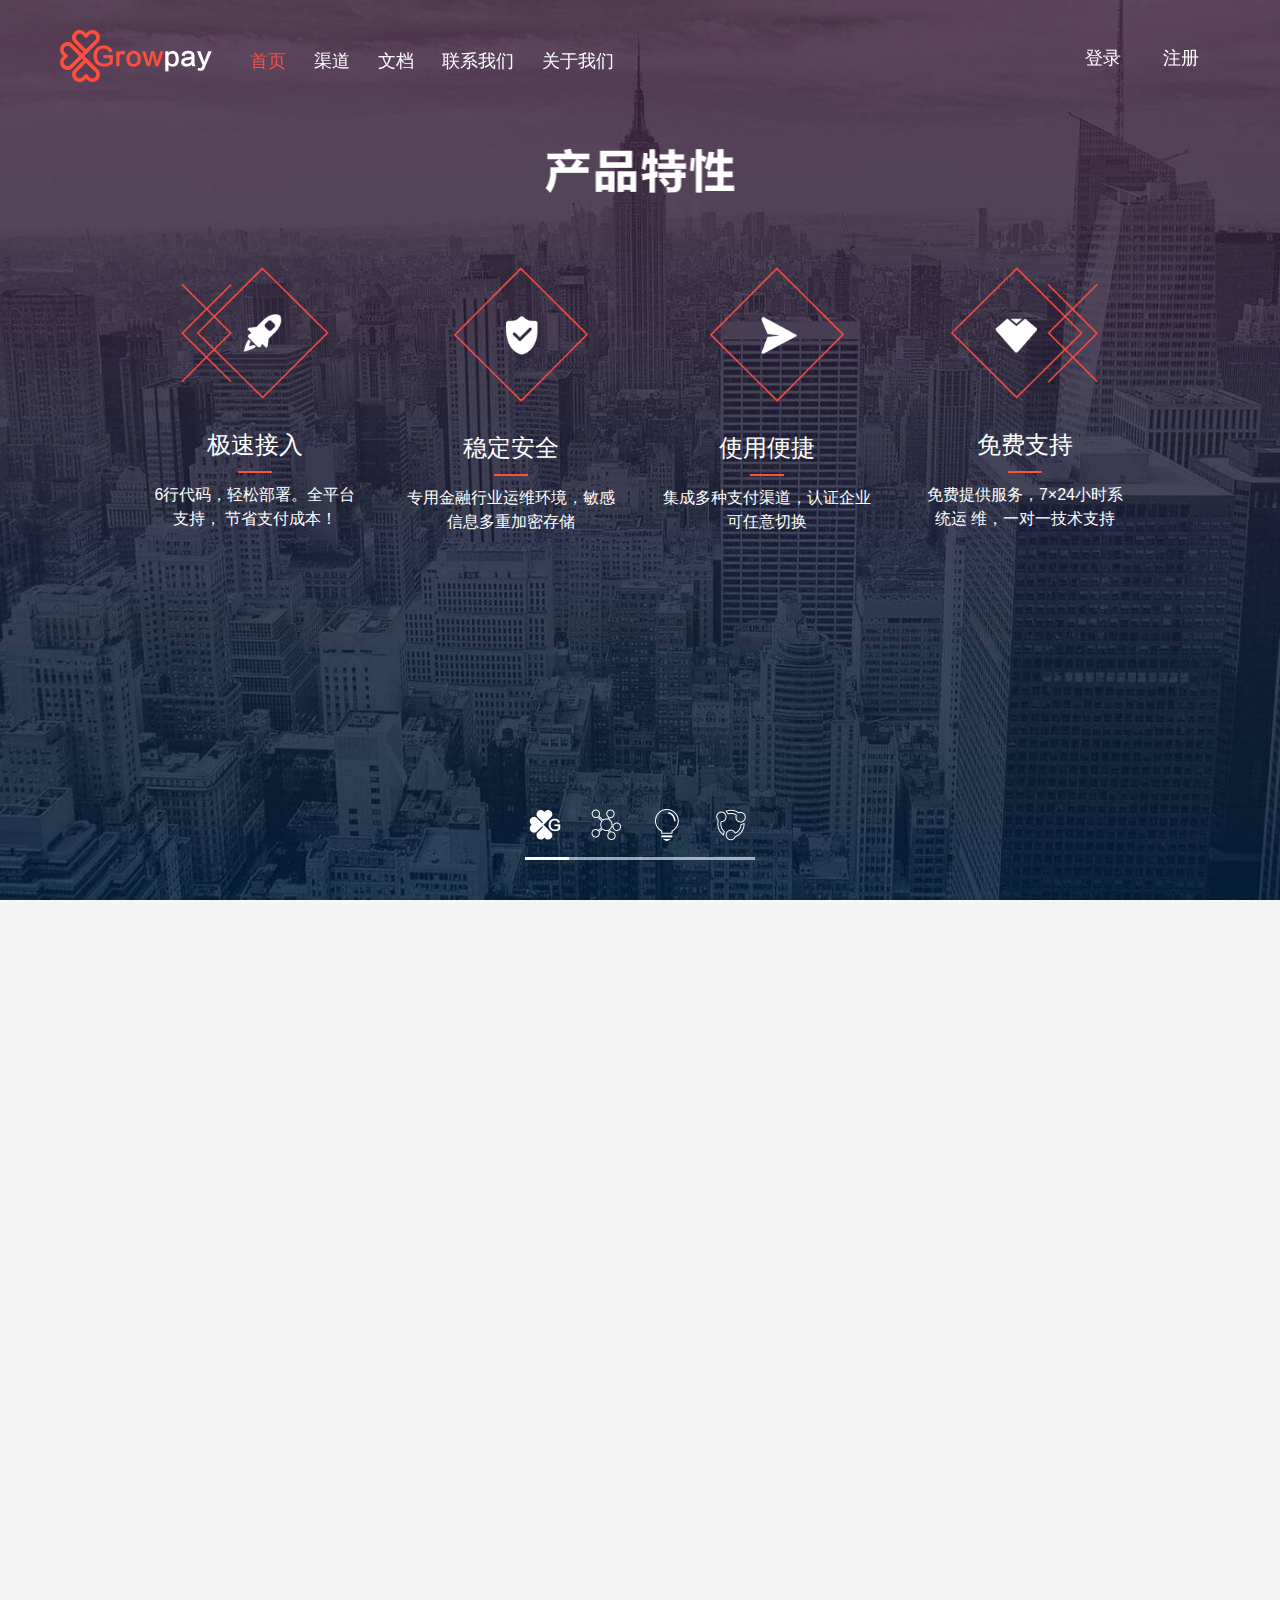
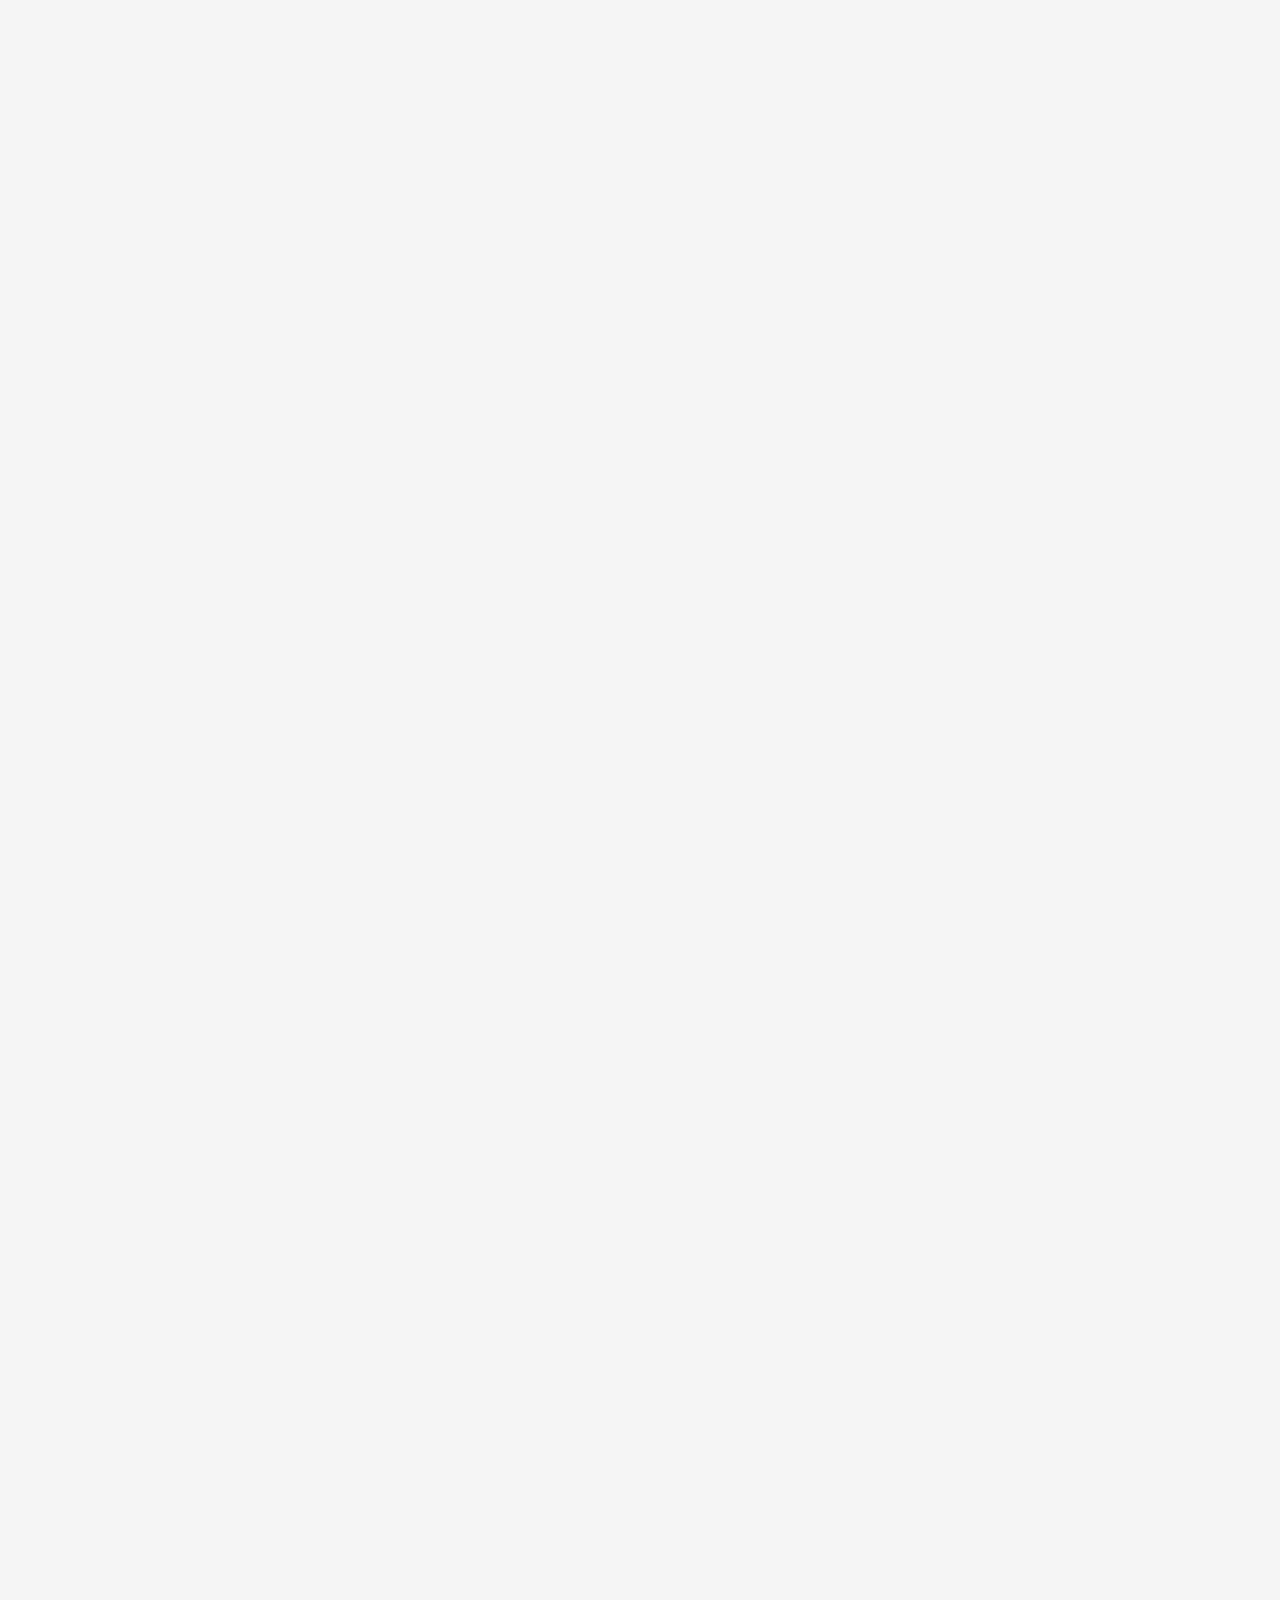
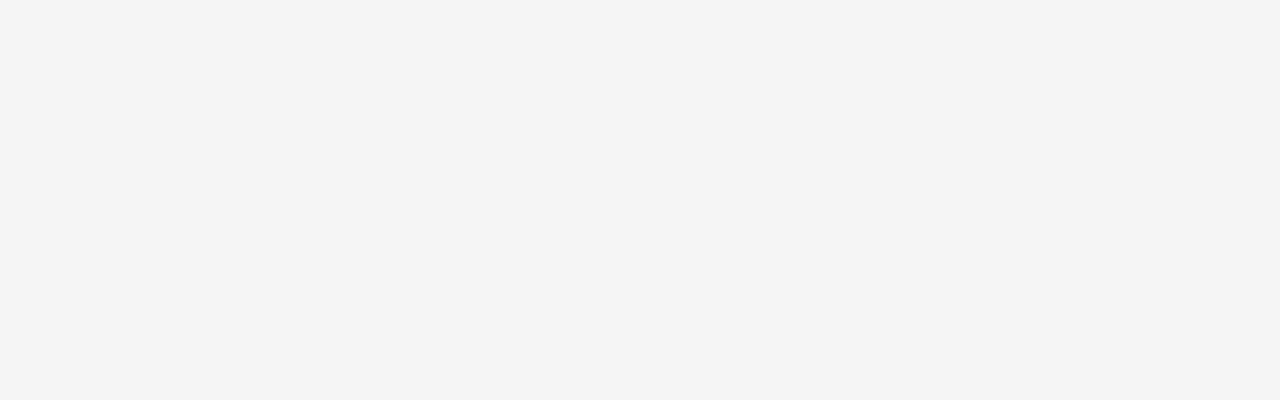
==== 一期首页/index.html @ bd38d873 "前台页面整理" ====
<!DOCTYPE html>
<html lang="en">
<head>
	<meta charset="UTF-8">
   <meta name="viewport" content="width=device-width, initial-scale=1.0, maximum-scale=1.0, user-scalable=0" />
   <title>成长支付首页</title>
   <meta content="telephone=no" name="format-detection" />
   <link rel="stylesheet" href="css/jquery.fullPage.css">
   <link rel="stylesheet" href="css/base.css" />
   <link rel="stylesheet" href="css/main.css" />

   <script src="js/plugin/jquery-1.8.3.min.js"></script>
   <script src="js/plugin/jquery.fullPage.min.js"></script>
   <script src='js/main.js'></script>
</head>
<body>
	<div id="menu">
		<header>
			<div class="login-header-main">
				<img src="images/main_logo.png" />
				<ul class="nav-menu">
		            <li><a href="" >首页</a></li>
		            <li><a href="">渠道</a></li>
		            <li><a href="">文档</a></li>
		            <li><a href="">联系我们</a></li>
		            <li><a href="">关于我们</a></li>
		        </ul>
		        <ul class="nav-btn">
		            <li><a href="">登录</a></li>
		            <li><a href="">注册</a></li>
		        </ul>
			</div>
		</header>
		<ul class="navigation">
			<li data-menuanchor="page1" class="nav-1 active"><a href="#page1"></a></li>
			<li data-menuanchor="page2" class="nav-2"><a href="#page2"></a></li>
			<li data-menuanchor="page3" class="nav-3"><a href="#page3"></a></li>
			<li data-menuanchor="page4" class="nav-4"><a href="#page4"></a></li>
		</ul>
	</div>
	<div id="fullpage">
		<div class="section section1">
			<div class="container">
				<img src="images/s1-tit.png" alt="" class="sec-tit" />
				<ul class="s1-list">
					<li>
						<img src="images/s1-img1.png" alt="">
						<h3>极速接入</h3>
						<p>6行代码，轻松部署。全平台支持， 节省支付成本！</p>
					</li>
					<li class="s1-item-1">
						<img src="images/s1-img3.png" alt="">
						<h3>稳定安全</h3>
						<p>专用金融行业运维环境，敏感 信息多重加密存储</p>
					</li>
					<li class="s1-item-1">
						<img src="images/s1-img4.png" alt="">
						<h3>使用便捷</h3>
						<p>集成多种支付渠道，认证企业 可任意切换</p>
					</li>
					<li>
						<img src="images/s1-img2.png" alt="">
						<h3>免费支持</h3>
						<p>免费提供服务，7×24小时系统运 维，一对一技术支持</p>
					</li>
				</ul>
			</div>
			
		</div>
		<div class="section section2">
			<img src="images/s2-tit.png" alt="" class="sec-tit" />
			<p class="sec-text">全面集成主流支付渠道,覆盖多种支付场景, 为您提供<a>一站式支付</a>解决方案</p>
			<ul class="s2-list">
				<li class="s2-dotl">
					<img src="images/s2-dot1.png" alt="">
				</li>
				<li class="s2-item">
					<img src="images/s2-img1.png" alt="">
				</li>
				<li class="s2-item">
					<img src="images/s2-img5.png" alt="">
				</li>
				<li class="s2-item">
					<img src="images/s2-img2.png" alt="">
				</li>
				<li class="s2-item">
					<img src="images/s2-img3.png" alt="">
				</li>
				<li class="s2-item">
					<img src="images/s2-img4.png" alt="">
				</li>
				<li class="s2-dotr">
					<img src="images/s2-dot2.png" alt="">
				</li>
			</ul>
			<!-- <a href="" class="s2-btn">查看全部支付渠道 > </a> -->
		</div>
		<div class="section section3">
			<img src="images/s3-tit.png" alt="" class="sec-tit sec-tit-1" />
			<p class="sec-text">一站式解决子商户入驻、多重账务管理、多级返佣、商户结算难题</p>
			<div class="s3-center2">
				<div class="s3-center2-1">
					<h3>子商户</h3>
					<ul>
						<li>
							<img src="images/001.png" alt="" />
							<div class="s3-text">
								<p>秒速入驻</p>
							</div>
						</li>
						<li>
							<img src="images/002.png" alt="" />
							<div class="s3-text">
								<p>快速结算</p>
							</div>
						</li>
						<li>
							<img src="images/003.png" alt="" />
							<div class="s3-text">
								<p>多种收银渠道</p>
							</div>
						</li>

					</ul>
				</div>
				<div class="s3-center2-1">
					<h3>平台商户</h3>
					<ul>
						<li>
							<img src="images/004.png" alt="" />
							<div class="s3-text">
								<p>账务管理</p>
							</div>
						</li>
						<li>
							<img src="images/005.png" alt="" />
							<div class="s3-text">
								<p>多级返佣</p>
							</div>
						</li>
						<li>
							<img src="images/006.png" alt="" />
							<div class="s3-text">
								<p>合法合规</p>
							</div>
						</li>

					</ul>
				</div>
			</div>
		</div>
		<div class="section section4">
			<img src="images/s4-tit.png" alt="" class="s4-tit" />
			<!-- <a href="" class="s4-btn">查看管理平台 ></a> -->
		</div>
	</div>
	
	
</body>
</html>
---- 一期首页/css/base.css ----
@charset "utf-8";
html {
	-webkit-text-size-adjust: none;
	-webkit-tap-highlight-color: rgba(0, 0, 0, 0)
}

body {
	font: 14px/1.5 "PingFang SC", "微软雅黑",Helvetica, "Helvetica Neue",  Tahoma, Arial, sans-serif;
	color: #1c2125;
	background-color: #f3f3f4;
}

body,
div,
dl,
dt,
dd,
ul,
ol,
li,
h1,
h2,
h3,
h4,
h5,
h6,
pre,
code,
form,
fieldset,
legend,
input,
textarea,
p,
blockquote,
th,
td,
span,
i,
b {
	margin: 0;
	padding: 0
}

table {
	border-collapse: collapse;
	border-spacing: 0
}

fieldset,
img {
	border: 0
}

address,
caption,
cite,
code,
dfn,
em,
strong,
th,
var {
	font-style: normal;
	font-weight: normal
}

ol,
ul,
li {
	list-style: none
}

caption,
th {
	text-align: left
}

h1,
h2,
h3,
h4,
h5,
h6 {
	font-size: 100%;
	font-weight: normal
}

q:before,
q:after {
	content: ''
}

abbr,
acronym {
	border: 0
}

sup {
	vertical-align: text-top
}

sub {
	vertical-align: text-bottom
}

textarea {
	resize: none
}

a {
	text-decoration: none;
	outline: none;
	blr: expression(this.onFocus=this.blur());
	cursor: pointer
}

.rel {
	position: relative
}

.abs {
	position: absolute
}

.fix {
	position: fixed
}

.fl {
	float: left;
}

.fr {
	float: right;
}

.vm {
	vertical-align: middle
}

.vt {
	vertical-align: top
}

.vb {
	vertical-align: bottom
}

.clearfix:before,
.clearfix:after {
	content: "";
	display: table
}

.clearfix:after {
	clear: both
}

.clearfix {
	*zoom: 1
}

strong {
	font-weight: bold
}

input,
button,
select,
textarea {
	outline: none
}
.hide {
    display: none;
}
.container {
    width: 1200px;
    margin: 0 auto;
}
.shadow {
    -webkit-box-shadow: 0 2px 4px rgba(0, 0, 0, 0.1);
    -moz-box-shadow: 0 2px 4px rgba(0, 0, 0, 0.1);
    box-shadow: 0 2px 4px rgba(0, 0, 0, 0.1);
}
.text-ellipsis {
    overflow: hidden;
    text-overflow: ellipsis;
    white-space: nowrap;
}

.word-break {
    word-break: break-all;
    word-wrap: break-word
}
.bg-f0 {
	background-color: #f0f0f0
}
.ml20 {
	margin-left: 20px;
}
.mr20 {
	margin-right: 20px;
}
.pl20 {
	padding-left: 20px;
}
.pr20 {
	padding-right: 20px;
}

.ik-floor .ik-floor-main li a:before {
	background: -moz-linear-gradient(left, rgba(255, 255, 255, 0) 0, rgba(255, 255, 255, 0.2) 50%, rgba(255, 255, 255, 0) 100%);
    background: -webkit-gradient(linear, left top, right top, color-stop(0%, rgba(255, 255, 255, 0)), color-stop(50%, rgba(255, 255, 255, 0.2)), color-stop(100%, rgba(255, 255, 255, 0)));
    background: -webkit-linear-gradient(left, rgba(255, 255, 255, 0) 0, rgba(255, 255, 255, 0.2) 50%, rgba(255, 255, 255, 0) 100%);
				    background: -o-linear-gradient(left, rgba(255, 255, 255, 0) 0, rgba(255, 255, 255, 0.2) 50%, rgba(255, 255, 255, 0) 100%);
}
---- 一期首页/css/main.css ----
body{background:#f5f5f5}header{position:fixed;left:0;top:0;right:0;width:100%;z-index:100}header .login-header-main{position:relative;height:116px;margin:0 60px}header .login-header-main img{float:left;height:52px;display:block;margin-top:30px;margin-right:38px}header .login-header-main .nav-menu{float:left;margin-top:48px}header .login-header-main .nav-menu li{float:left;list-style:none;margin-right:28px}header .login-header-main .nav-menu li:last-child{margin-right:0}header .login-header-main .nav-menu li a{color:#fff;font-size:18px}header .login-header-main .nav-menu li a:hover,header .login-header-main .nav-menu li:first-child a{color:#ff4e3c}header .login-header-main .nav-btn{position:absolute;right:0;top:50%;transform:translate(0,-50%);-o-transform:translate(0,-50%);-ms-transform:translate(0,-50%);-moz-transform:translate(0,-50%);-webkit-transform:translate(0,-50%)}header .login-header-main .nav-btn li{float:left;list-style:none}header .login-header-main .nav-btn li a{display:inline-block;padding:5px 20px;text-align:center;font-size:18px;color:#fff;border:1px solid transparent}header .login-header-main .nav-btn li a:hover{border:1px solid #ff4e3c;color:#ff4e3c}.container{width:1080px}.navigation{position:fixed;left:50%;bottom:40px;width:230px;margin-left:-115px;border-bottom:3px solid rgba(255,255,255,.6)}.navigation li{position:relative;float:left;width:34px;height:34px;margin:15px 24px 15px 3px;background:url(../images/nav-1.png) center no-repeat;background-size:34px 136px;cursor:pointer;transition:all .35s ease;-o-transition:all .35s ease;-webkit-transition:all .35s ease;-moz-transition:all .35s ease;-ms-transition:all .35s ease}.navigation li:last-child{float:right;margin-right:7px}.navigation li a{display:block;width:34px;height:34px}.navigation li.active,.navigation li:hover{background:url(../images/nav-1-active.png) center no-repeat;background-size:34px 136px}.navigation li.active:after{content:'';position:absolute;left:-3px;right:-7px;bottom:-18px;height:3px;background-color:#fff}.navigation li.nav-1{background-position:0 0}.navigation li.nav-2{background-position:0 -34px}.navigation li.nav-3{background-position:0 -68px}.navigation li.nav-4{background-position:0 -102px}.section{position:relative}.section .sec-tit{position:absolute;left:50%;top:125px;display:block;transform:translate(-50%,0) scale(.5,.5);-o-transform:translate(-50%,0) scale(.5,.5);-ms-transform:translate(-50%,0) scale(.5,.5);-moz-transform:translate(-50%,0) scale(.5,.5);-webkit-transform:translate(-50%,0) scale(.5,.5)}.section .s1-list,.section .sec-text{left:50%;transform:translate(-50%,0);display:block}.section .sec-tit.sec-tit-1{top:125px}.section .s1-list{position:absolute;top:240px;-o-transform:translate(-50%,0);-ms-transform:translate(-50%,0);-moz-transform:translate(-50%,0);-webkit-transform:translate(-50%,0);width:980px;min-height:180px}.section .s1-list li{width:210px;float:left;margin-right:46px}.section .s1-list li:last-child{margin-right:0;float:right}.section .s1-list li img{width:158px;display:block;padding:26px}.section .s1-list li h3{position:relative;font-size:24px;color:#fff;text-align:center;font-weight:400;margin:0 0 10px;padding-bottom:10px}.section .s2-list li.s2-dotl img,.section .s2-list li.s2-dotr img{padding:63px 0}.section .s1-list li h3:after{content:'';position:absolute;left:50%;bottom:0;width:34px;margin-left:-17px;height:2px;background-color:#ff4e3c}.section .s1-list li p{color:#fff;text-align:center;font-size:16px}.section .s1-list li.s1-item-1 img{width:134px;margin:0 22px}.section .sec-text{position:absolute;top:210px;width:100%;-o-transform:translate(-50%,0);-ms-transform:translate(-50%,0);-moz-transform:translate(-50%,0);-webkit-transform:translate(-50%,0);font-size:20px;color:#fff;text-align:center}.section .s2-btn,.section .s2-list{transform:translate(-50%,0);left:50%}.section .sec-text a{color:#ffe400}.section .s2-btn,.section .s4-btn{line-height:44px;text-align:center;color:#fff;font-size:24px;cursor:pointer}.section .s2-list{position:absolute;top:300px;display:block;-o-transform:translate(-50%,0);-ms-transform:translate(-50%,0);-moz-transform:translate(-50%,0);-webkit-transform:translate(-50%,0);width:842px;height:142px}.section .s2-list li{position:relative;float:left;height:130px}.section .s2-list li.s2-dotl{width:48px;margin-right:7px}.section .s2-list li.s2-dotr{float:right;width:48px}.section .s2-list li.s2-item{margin-right:20px}.section .s2-list li.s2-item img{height:130px}.section .s2-list li.s2-item:nth-child(6){margin-right:0}.section .s2-btn{position:absolute;top:500px;-o-transform:translate(-50%,0);-ms-transform:translate(-50%,0);-moz-transform:translate(-50%,0);-webkit-transform:translate(-50%,0);display:inline-block;width:248px;height:44px;border:1px solid #00fff0}.section .s3-center2{position:absolute;left:50%;top:300px;transform:translate(-50%,0);-o-transform:translate(-50%,0);-ms-transform:translate(-50%,0);-moz-transform:translate(-50%,0);-webkit-transform:translate(-50%,0);width:900px}.section .s3-center2-1{position:relative;float:left}.section .s3-center2-1:last-child{float:right}.section .s3-center2-1 h3{font-size:26px;color:#ff4e3c;text-align:center}.section .s3-center2-1 ul{display:block;padding:30px 28px}.section .s3-center2-1 ul li{position:relative;float:left;width:105px;padding-top:110px;margin-right:20px}.section .s3-center2-1 ul li:last-child{margin-right:0}.section .s3-center2-1 ul li img{display:block;width:90px;position:absolute;left:50%;top:0;transform:translate(-50%,0);-o-transform:translate(-50%,0);-ms-transform:translate(-50%,0);-moz-transform:translate(-50%,0);-webkit-transform:translate(-50%,0)}.section .s3-center2-1 ul li .s3-text{width:100%;text-align:center;color:#fff;font-size:16px}.section .s4-tit{position:absolute;left:10%;top:200px;display:block;height:170px}.section .s4-btn{position:absolute;left:10%;top:420px;display:inline-block;width:248px;height:44px;border:1px solid #00fff0}@media screen and (min-width:1500px){.navigation{position:fixed;left:50%;bottom:40px;width:345px;margin-left:-172px;border-bottom:3px solid rgba(255,255,255,.6)}.navigation li{position:relative;float:left;width:51px;height:51px;margin:15px 36px 15px 5px;background:url(../images/nav-1.png) center no-repeat;background-size:51px 204px;cursor:pointer;transition:all .35s ease;-o-transition:all .35s ease;-webkit-transition:all .35s ease;-moz-transition:all .35s ease;-ms-transition:all .35s ease}.navigation li:last-child{float:right;margin-right:7px}.navigation li a{display:block;width:51px;height:51px}.navigation li.active,.navigation li:hover{background:url(../images/nav-1-active.png) center no-repeat;background-size:51px 204px}.navigation li.active:after{content:'';position:absolute;left:-3px;right:-7px;bottom:-18px;height:3px;background-color:#fff}.navigation li.nav-1{background-position:0 0}.navigation li.nav-2{background-position:0 -51px}.navigation li.nav-3{background-position:0 -102px}.navigation li.nav-4{background-position:0 -153px}.section .sec-tit{top:180px}.section .sec-tit.sec-tit-1{top:150px}.section .s1-list{top:320px}.section .sec-text{top:280px}.section .s2-list{top:400px}.section .s2-btn{top:640px}.section .s3-center2{top:360px}.section3 .sec-text{top:250px}.section .s4-btn,.section .s4-tit{left:20%}}.section1{background:url(../images/bg-1.jpg) no-repeat center;background-size:cover}.section2{background:url(../images/bg-2.jpg) no-repeat center;background-size:cover}.section3{background:url(../images/bg-3.jpg) no-repeat center;background-size:cover}.section4{background:url(../images/bg-4.jpg) no-repeat center;background-size:cover}
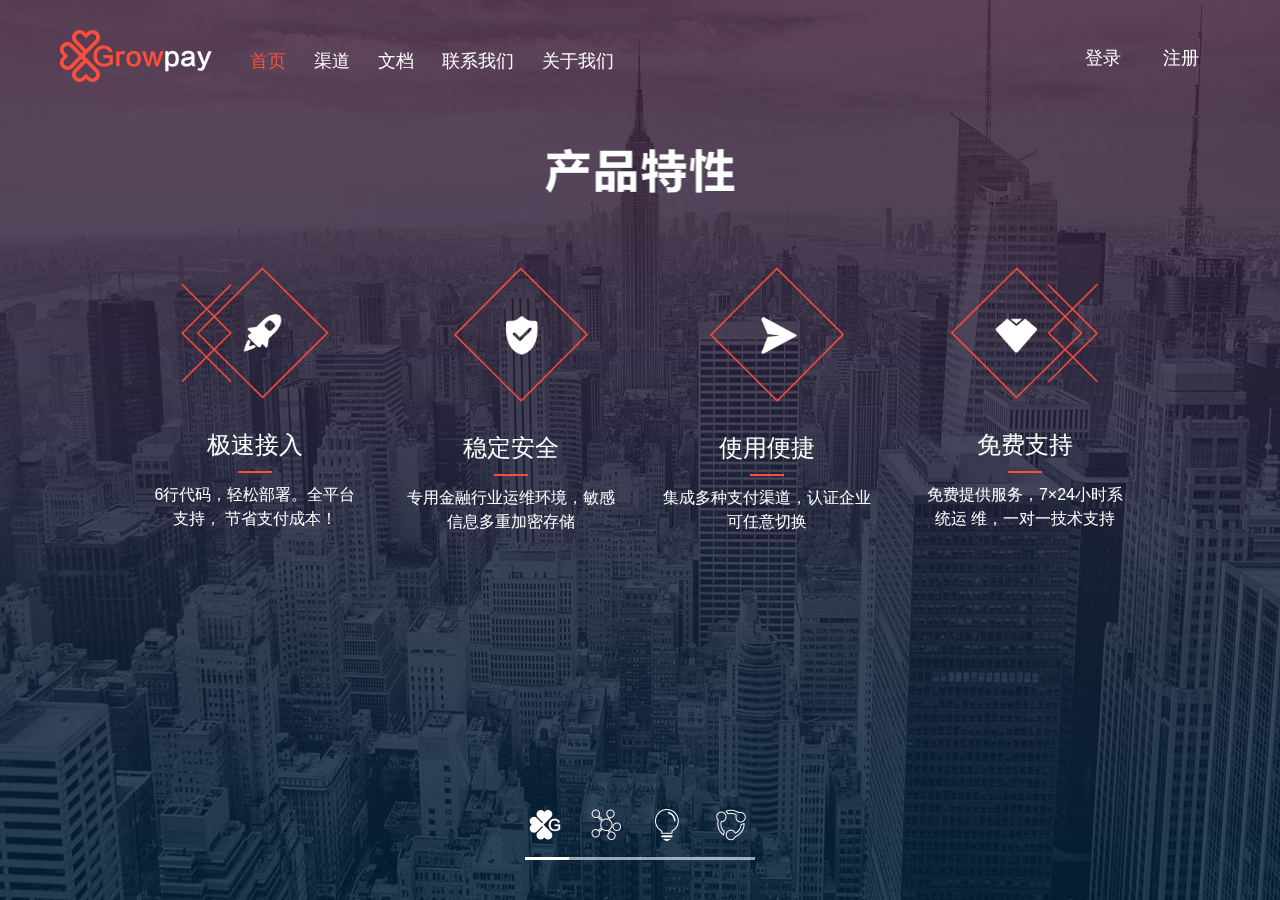
==== commit 4c0ced35: "一期首页" ====
--- a/一期首页/index.html
+++ b/一期首页/index.html
@@ -5,13 +5,9 @@
    <meta name="viewport" content="width=device-width, initial-scale=1.0, maximum-scale=1.0, user-scalable=0" />
    <title>成长支付首页</title>
    <meta content="telephone=no" name="format-detection" />
-   <link rel="stylesheet" href="css/jquery.fullPage.css">
    <link rel="stylesheet" href="css/base.css" />
+   <link rel="stylesheet" href="css/swiper.min.css">
    <link rel="stylesheet" href="css/main.css" />
-
-   <script src="js/plugin/jquery-1.8.3.min.js"></script>
-   <script src="js/plugin/jquery.fullPage.min.js"></script>
-   <script src='js/main.js'></script>
 </head>
 <body>
 	<div id="menu">
@@ -19,7 +15,7 @@
 			<div class="login-header-main">
 				<img src="images/main_logo.png" />
 				<ul class="nav-menu">
-		            <li><a href="" >首页</a></li>
+		            <li><a href="" class="active">首页</a></li>
 		            <li><a href="">渠道</a></li>
 		            <li><a href="">文档</a></li>
 		            <li><a href="">联系我们</a></li>
@@ -31,130 +27,127 @@
 		        </ul>
 			</div>
 		</header>
-		<ul class="navigation">
-			<li data-menuanchor="page1" class="nav-1 active"><a href="#page1"></a></li>
-			<li data-menuanchor="page2" class="nav-2"><a href="#page2"></a></li>
-			<li data-menuanchor="page3" class="nav-3"><a href="#page3"></a></li>
-			<li data-menuanchor="page4" class="nav-4"><a href="#page4"></a></li>
-		</ul>
 	</div>
-	<div id="fullpage">
-		<div class="section section1">
-			<div class="container">
-				<img src="images/s1-tit.png" alt="" class="sec-tit" />
-				<ul class="s1-list">
-					<li>
-						<img src="images/s1-img1.png" alt="">
-						<h3>极速接入</h3>
-						<p>6行代码，轻松部署。全平台支持， 节省支付成本！</p>
-					</li>
-					<li class="s1-item-1">
-						<img src="images/s1-img3.png" alt="">
-						<h3>稳定安全</h3>
-						<p>专用金融行业运维环境，敏感 信息多重加密存储</p>
-					</li>
-					<li class="s1-item-1">
-						<img src="images/s1-img4.png" alt="">
-						<h3>使用便捷</h3>
-						<p>集成多种支付渠道，认证企业 可任意切换</p>
-					</li>
-					<li>
-						<img src="images/s1-img2.png" alt="">
-						<h3>免费支持</h3>
-						<p>免费提供服务，7×24小时系统运 维，一对一技术支持</p>
-					</li>
-				</ul>
-			</div>
-			
-		</div>
-		<div class="section section2">
-			<img src="images/s2-tit.png" alt="" class="sec-tit" />
-			<p class="sec-text">全面集成主流支付渠道,覆盖多种支付场景, 为您提供<a>一站式支付</a>解决方案</p>
-			<ul class="s2-list">
-				<li class="s2-dotl">
-					<img src="images/s2-dot1.png" alt="">
-				</li>
-				<li class="s2-item">
-					<img src="images/s2-img1.png" alt="">
-				</li>
-				<li class="s2-item">
-					<img src="images/s2-img5.png" alt="">
-				</li>
-				<li class="s2-item">
-					<img src="images/s2-img2.png" alt="">
-				</li>
-				<li class="s2-item">
-					<img src="images/s2-img3.png" alt="">
-				</li>
-				<li class="s2-item">
-					<img src="images/s2-img4.png" alt="">
-				</li>
-				<li class="s2-dotr">
-					<img src="images/s2-dot2.png" alt="">
-				</li>
-			</ul>
-			<!-- <a href="" class="s2-btn">查看全部支付渠道 > </a> -->
-		</div>
-		<div class="section section3">
-			<img src="images/s3-tit.png" alt="" class="sec-tit sec-tit-1" />
-			<p class="sec-text">一站式解决子商户入驻、多重账务管理、多级返佣、商户结算难题</p>
-			<div class="s3-center2">
-				<div class="s3-center2-1">
-					<h3>子商户</h3>
-					<ul>
+	<div class="swiper-container">
+		<div class="swiper-wrapper">
+			<div class="swiper-slide swiper-slide1 section">
+				<div class="container">
+					<img src="images/s1-tit.png" alt="" class="sec-tit" />
+					<ul class="s1-list">
 						<li>
-							<img src="images/001.png" alt="" />
-							<div class="s3-text">
-								<p>秒速入驻</p>
-							</div>
+							<img src="images/s1-img1.png" alt="">
+							<h3>极速接入</h3>
+							<p>6行代码，轻松部署。全平台支持， 节省支付成本！</p>
+						</li>
+						<li class="s1-item-1">
+							<img src="images/s1-img3.png" alt="">
+							<h3>稳定安全</h3>
+							<p>专用金融行业运维环境，敏感 信息多重加密存储</p>
+						</li>
+						<li class="s1-item-1">
+							<img src="images/s1-img4.png" alt="">
+							<h3>使用便捷</h3>
+							<p>集成多种支付渠道，认证企业 可任意切换</p>
 						</li>
 						<li>
-							<img src="images/002.png" alt="" />
-							<div class="s3-text">
-								<p>快速结算</p>
-							</div>
+							<img src="images/s1-img2.png" alt="">
+							<h3>免费支持</h3>
+							<p>免费提供服务，7×24小时系统运 维，一对一技术支持</p>
 						</li>
-						<li>
-							<img src="images/003.png" alt="" />
-							<div class="s3-text">
-								<p>多种收银渠道</p>
-							</div>
-						</li>
-
-					</ul>
-				</div>
-				<div class="s3-center2-1">
-					<h3>平台商户</h3>
-					<ul>
-						<li>
-							<img src="images/004.png" alt="" />
-							<div class="s3-text">
-								<p>账务管理</p>
-							</div>
-						</li>
-						<li>
-							<img src="images/005.png" alt="" />
-							<div class="s3-text">
-								<p>多级返佣</p>
-							</div>
-						</li>
-						<li>
-							<img src="images/006.png" alt="" />
-							<div class="s3-text">
-								<p>合法合规</p>
-							</div>
-						</li>
-
 					</ul>
 				</div>
 			</div>
+			<div class="swiper-slide swiper-slide2 section">
+				<img src="images/s2-tit.png" alt="" class="sec-tit" />
+				<p class="sec-text">全面集成主流支付渠道,覆盖多种支付场景, 为您提供<a>一站式支付</a>解决方案</p>
+				<ul class="s2-list">
+					<li class="s2-dotl">
+						<img src="images/s2-dot1.png" alt="">
+					</li>
+					<li class="s2-item">
+						<img src="images/s2-img1.png" alt="">
+					</li>
+					<li class="s2-item">
+						<img src="images/s2-img5.png" alt="">
+					</li>
+					<li class="s2-item">
+						<img src="images/s2-img2.png" alt="">
+					</li>
+					<li class="s2-item">
+						<img src="images/s2-img3.png" alt="">
+					</li>
+					<li class="s2-item">
+						<img src="images/s2-img4.png" alt="">
+					</li>
+					<li class="s2-dotr">
+						<img src="images/s2-dot2.png" alt="">
+					</li>
+				</ul>
+				<!-- <a href="" class="s2-btn">查看全部支付渠道 > </a> -->
+			</div>
+			<div class="swiper-slide swiper-slide3 section">
+				<img src="images/s3-tit.png" alt="" class="sec-tit sec-tit-1" />
+				<p class="sec-text">一站式解决子商户入驻、多重账务管理、多级返佣、商户结算难题</p>
+				<div class="s3-center2">
+					<div class="s3-center2-1">
+						<h3>子商户</h3>
+						<ul>
+							<li>
+								<img src="images/001.png" alt="" />
+								<div class="s3-text">
+									<p>秒速入驻</p>
+								</div>
+							</li>
+							<li>
+								<img src="images/002.png" alt="" />
+								<div class="s3-text">
+									<p>快速结算</p>
+								</div>
+							</li>
+							<li>
+								<img src="images/003.png" alt="" />
+								<div class="s3-text">
+									<p>多种收银渠道</p>
+								</div>
+							</li>
+
+						</ul>
+					</div>
+					<div class="s3-center2-1">
+						<h3>平台商户</h3>
+						<ul>
+							<li>
+								<img src="images/004.png" alt="" />
+								<div class="s3-text">
+									<p>账务管理</p>
+								</div>
+							</li>
+							<li>
+								<img src="images/005.png" alt="" />
+								<div class="s3-text">
+									<p>多级返佣</p>
+								</div>
+							</li>
+							<li>
+								<img src="images/006.png" alt="" />
+								<div class="s3-text">
+									<p>合法合规</p>
+								</div>
+							</li>
+
+						</ul>
+					</div>
+				</div>
+			</div>
+			<div class="swiper-slide swiper-slide4 section">
+				<img src="images/s4-tit.png" alt="" class="s4-tit" />
+				<!-- <a href="" class="s4-btn">查看管理平台 ></a> -->
+			</div>
 		</div>
-		<div class="section section4">
-			<img src="images/s4-tit.png" alt="" class="s4-tit" />
-			<!-- <a href="" class="s4-btn">查看管理平台 ></a> -->
-		</div>
+		<div class="swiper-pagination"></div>
 	</div>
-	
-	
+	<script src="js/plugin/jquery-1.8.3.min.js"></script>
+    <script src="js/plugin/swiper.min.js"></script>
+    <script src='js/main.js'></script>
 </body>
 </html>--- a/一期首页/css/main.css
+++ b/一期首页/css/main.css
@@ -1 +1 @@
-body{background:#f5f5f5}header{position:fixed;left:0;top:0;right:0;width:100%;z-index:100}header .login-header-main{position:relative;height:116px;margin:0 60px}header .login-header-main img{float:left;height:52px;display:block;margin-top:30px;margin-right:38px}header .login-header-main .nav-menu{float:left;margin-top:48px}header .login-header-main .nav-menu li{float:left;list-style:none;margin-right:28px}header .login-header-main .nav-menu li:last-child{margin-right:0}header .login-header-main .nav-menu li a{color:#fff;font-size:18px}header .login-header-main .nav-menu li a:hover,header .login-header-main .nav-menu li:first-child a{color:#ff4e3c}header .login-header-main .nav-btn{position:absolute;right:0;top:50%;transform:translate(0,-50%);-o-transform:translate(0,-50%);-ms-transform:translate(0,-50%);-moz-transform:translate(0,-50%);-webkit-transform:translate(0,-50%)}header .login-header-main .nav-btn li{float:left;list-style:none}header .login-header-main .nav-btn li a{display:inline-block;padding:5px 20px;text-align:center;font-size:18px;color:#fff;border:1px solid transparent}header .login-header-main .nav-btn li a:hover{border:1px solid #ff4e3c;color:#ff4e3c}.container{width:1080px}.navigation{position:fixed;left:50%;bottom:40px;width:230px;margin-left:-115px;border-bottom:3px solid rgba(255,255,255,.6)}.navigation li{position:relative;float:left;width:34px;height:34px;margin:15px 24px 15px 3px;background:url(../images/nav-1.png) center no-repeat;background-size:34px 136px;cursor:pointer;transition:all .35s ease;-o-transition:all .35s ease;-webkit-transition:all .35s ease;-moz-transition:all .35s ease;-ms-transition:all .35s ease}.navigation li:last-child{float:right;margin-right:7px}.navigation li a{display:block;width:34px;height:34px}.navigation li.active,.navigation li:hover{background:url(../images/nav-1-active.png) center no-repeat;background-size:34px 136px}.navigation li.active:after{content:'';position:absolute;left:-3px;right:-7px;bottom:-18px;height:3px;background-color:#fff}.navigation li.nav-1{background-position:0 0}.navigation li.nav-2{background-position:0 -34px}.navigation li.nav-3{background-position:0 -68px}.navigation li.nav-4{background-position:0 -102px}.section{position:relative}.section .sec-tit{position:absolute;left:50%;top:125px;display:block;transform:translate(-50%,0) scale(.5,.5);-o-transform:translate(-50%,0) scale(.5,.5);-ms-transform:translate(-50%,0) scale(.5,.5);-moz-transform:translate(-50%,0) scale(.5,.5);-webkit-transform:translate(-50%,0) scale(.5,.5)}.section .s1-list,.section .sec-text{left:50%;transform:translate(-50%,0);display:block}.section .sec-tit.sec-tit-1{top:125px}.section .s1-list{position:absolute;top:240px;-o-transform:translate(-50%,0);-ms-transform:translate(-50%,0);-moz-transform:translate(-50%,0);-webkit-transform:translate(-50%,0);width:980px;min-height:180px}.section .s1-list li{width:210px;float:left;margin-right:46px}.section .s1-list li:last-child{margin-right:0;float:right}.section .s1-list li img{width:158px;display:block;padding:26px}.section .s1-list li h3{position:relative;font-size:24px;color:#fff;text-align:center;font-weight:400;margin:0 0 10px;padding-bottom:10px}.section .s2-list li.s2-dotl img,.section .s2-list li.s2-dotr img{padding:63px 0}.section .s1-list li h3:after{content:'';position:absolute;left:50%;bottom:0;width:34px;margin-left:-17px;height:2px;background-color:#ff4e3c}.section .s1-list li p{color:#fff;text-align:center;font-size:16px}.section .s1-list li.s1-item-1 img{width:134px;margin:0 22px}.section .sec-text{position:absolute;top:210px;width:100%;-o-transform:translate(-50%,0);-ms-transform:translate(-50%,0);-moz-transform:translate(-50%,0);-webkit-transform:translate(-50%,0);font-size:20px;color:#fff;text-align:center}.section .s2-btn,.section .s2-list{transform:translate(-50%,0);left:50%}.section .sec-text a{color:#ffe400}.section .s2-btn,.section .s4-btn{line-height:44px;text-align:center;color:#fff;font-size:24px;cursor:pointer}.section .s2-list{position:absolute;top:300px;display:block;-o-transform:translate(-50%,0);-ms-transform:translate(-50%,0);-moz-transform:translate(-50%,0);-webkit-transform:translate(-50%,0);width:842px;height:142px}.section .s2-list li{position:relative;float:left;height:130px}.section .s2-list li.s2-dotl{width:48px;margin-right:7px}.section .s2-list li.s2-dotr{float:right;width:48px}.section .s2-list li.s2-item{margin-right:20px}.section .s2-list li.s2-item img{height:130px}.section .s2-list li.s2-item:nth-child(6){margin-right:0}.section .s2-btn{position:absolute;top:500px;-o-transform:translate(-50%,0);-ms-transform:translate(-50%,0);-moz-transform:translate(-50%,0);-webkit-transform:translate(-50%,0);display:inline-block;width:248px;height:44px;border:1px solid #00fff0}.section .s3-center2{position:absolute;left:50%;top:300px;transform:translate(-50%,0);-o-transform:translate(-50%,0);-ms-transform:translate(-50%,0);-moz-transform:translate(-50%,0);-webkit-transform:translate(-50%,0);width:900px}.section .s3-center2-1{position:relative;float:left}.section .s3-center2-1:last-child{float:right}.section .s3-center2-1 h3{font-size:26px;color:#ff4e3c;text-align:center}.section .s3-center2-1 ul{display:block;padding:30px 28px}.section .s3-center2-1 ul li{position:relative;float:left;width:105px;padding-top:110px;margin-right:20px}.section .s3-center2-1 ul li:last-child{margin-right:0}.section .s3-center2-1 ul li img{display:block;width:90px;position:absolute;left:50%;top:0;transform:translate(-50%,0);-o-transform:translate(-50%,0);-ms-transform:translate(-50%,0);-moz-transform:translate(-50%,0);-webkit-transform:translate(-50%,0)}.section .s3-center2-1 ul li .s3-text{width:100%;text-align:center;color:#fff;font-size:16px}.section .s4-tit{position:absolute;left:10%;top:200px;display:block;height:170px}.section .s4-btn{position:absolute;left:10%;top:420px;display:inline-block;width:248px;height:44px;border:1px solid #00fff0}@media screen and (min-width:1500px){.navigation{position:fixed;left:50%;bottom:40px;width:345px;margin-left:-172px;border-bottom:3px solid rgba(255,255,255,.6)}.navigation li{position:relative;float:left;width:51px;height:51px;margin:15px 36px 15px 5px;background:url(../images/nav-1.png) center no-repeat;background-size:51px 204px;cursor:pointer;transition:all .35s ease;-o-transition:all .35s ease;-webkit-transition:all .35s ease;-moz-transition:all .35s ease;-ms-transition:all .35s ease}.navigation li:last-child{float:right;margin-right:7px}.navigation li a{display:block;width:51px;height:51px}.navigation li.active,.navigation li:hover{background:url(../images/nav-1-active.png) center no-repeat;background-size:51px 204px}.navigation li.active:after{content:'';position:absolute;left:-3px;right:-7px;bottom:-18px;height:3px;background-color:#fff}.navigation li.nav-1{background-position:0 0}.navigation li.nav-2{background-position:0 -51px}.navigation li.nav-3{background-position:0 -102px}.navigation li.nav-4{background-position:0 -153px}.section .sec-tit{top:180px}.section .sec-tit.sec-tit-1{top:150px}.section .s1-list{top:320px}.section .sec-text{top:280px}.section .s2-list{top:400px}.section .s2-btn{top:640px}.section .s3-center2{top:360px}.section3 .sec-text{top:250px}.section .s4-btn,.section .s4-tit{left:20%}}.section1{background:url(../images/bg-1.jpg) no-repeat center;background-size:cover}.section2{background:url(../images/bg-2.jpg) no-repeat center;background-size:cover}.section3{background:url(../images/bg-3.jpg) no-repeat center;background-size:cover}.section4{background:url(../images/bg-4.jpg) no-repeat center;background-size:cover}+*{margin:0;padding:0}html,body{height:100%}body{background:#f5f5f5}header{position:fixed;left:0;top:0;right:0;width:100%;z-index:100}header .login-header-main{position:relative;height:116px;margin:0 60px}header .login-header-main img{float:left;height:52px;display:block;margin-top:30px;margin-right:38px}header .login-header-main .nav-menu{float:left;margin-top:48px}header .login-header-main .nav-menu li{float:left;list-style:none;margin-right:28px}header .login-header-main .nav-menu li:last-child{margin-right:0}header .login-header-main .nav-menu li a{color:#fff;font-size:18px}header .login-header-main .nav-menu li a:hover,header .login-header-main .nav-menu li:first-child a{color:#ff4e3c}header .login-header-main .nav-btn{position:absolute;right:0;top:50%;transform:translate(0,-50%);-o-transform:translate(0,-50%);-ms-transform:translate(0,-50%);-moz-transform:translate(0,-50%);-webkit-transform:translate(0,-50%)}header .login-header-main .nav-btn li{float:left;list-style:none}header .login-header-main .nav-btn li a{display:inline-block;padding:5px 20px;text-align:center;font-size:18px;color:#fff;border:1px solid transparent}header .login-header-main .nav-btn li a:hover{border:1px solid #ff4e3c;color:#ff4e3c}.container{width:1080px}.swiper-slide{background:none}.swiper-container{width:100%;height:100%;margin-left:auto;margin-right:auto}.swiper-slide{text-align:center;font-size:18px;background:#fff;display:-webkit-box;display:-ms-flexbox;display:-webkit-flex;display:flex;-webkit-box-pack:center;-ms-flex-pack:center;-webkit-justify-content:center;justify-content:center;-webkit-box-align:center;-ms-flex-align:center;-webkit-align-items:center;align-items:center}.section{position:relative}.section .sec-tit{position:absolute;left:50%;top:125px;display:block;transform:translate(-50%,0) scale(.5,.5);-o-transform:translate(-50%,0) scale(.5,.5);-ms-transform:translate(-50%,0) scale(.5,.5);-moz-transform:translate(-50%,0) scale(.5,.5);-webkit-transform:translate(-50%,0) scale(.5,.5)}.section .s1-list,.section .sec-text{left:50%;transform:translate(-50%,0);display:block}.section .sec-tit.sec-tit-1{top:125px}.section .s1-list{position:absolute;top:240px;-o-transform:translate(-50%,0);-ms-transform:translate(-50%,0);-moz-transform:translate(-50%,0);-webkit-transform:translate(-50%,0);width:980px;min-height:180px}.section .s1-list li{width:210px;float:left;margin-right:46px}.section .s1-list li:last-child{margin-right:0;float:right}.section .s1-list li img{width:158px;display:block;padding:26px}.section .s1-list li h3{position:relative;font-size:24px;color:#fff;text-align:center;font-weight:400;margin:0 0 10px;padding-bottom:10px}.section .s2-list li.s2-dotl img,.section .s2-list li.s2-dotr img{padding:63px 0}.section .s1-list li h3:after{content:'';position:absolute;left:50%;bottom:0;width:34px;margin-left:-17px;height:2px;background-color:#ff4e3c}.section .s1-list li p{color:#fff;text-align:center;font-size:16px}.section .s1-list li.s1-item-1 img{width:134px;margin:0 22px}.section .sec-text{position:absolute;top:210px;width:100%;-o-transform:translate(-50%,0);-ms-transform:translate(-50%,0);-moz-transform:translate(-50%,0);-webkit-transform:translate(-50%,0);font-size:20px;color:#fff;text-align:center}.section .s2-btn,.section .s2-list{transform:translate(-50%,0);left:50%}.section .sec-text a{color:#ffe400}.section .s2-btn,.section .s4-btn{line-height:44px;text-align:center;color:#fff;font-size:24px;cursor:pointer}.section .s2-list{position:absolute;top:300px;display:block;-o-transform:translate(-50%,0);-ms-transform:translate(-50%,0);-moz-transform:translate(-50%,0);-webkit-transform:translate(-50%,0);width:842px;height:142px}.section .s2-list li{position:relative;float:left;height:130px}.section .s2-list li.s2-dotl{width:48px;margin-right:7px}.section .s2-list li.s2-dotr{float:right;width:48px}.section .s2-list li.s2-item{margin-right:20px}.section .s2-list li.s2-item img{height:130px}.section .s2-list li.s2-item:nth-child(6){margin-right:0}.section .s2-btn{position:absolute;top:500px;-o-transform:translate(-50%,0);-ms-transform:translate(-50%,0);-moz-transform:translate(-50%,0);-webkit-transform:translate(-50%,0);display:inline-block;width:248px;height:44px;border:1px solid #00fff0}.section .s3-center2{position:absolute;left:50%;top:300px;transform:translate(-50%,0);-o-transform:translate(-50%,0);-ms-transform:translate(-50%,0);-moz-transform:translate(-50%,0);-webkit-transform:translate(-50%,0);width:900px}.section .s3-center2-1{position:relative;float:left}.section .s3-center2-1:last-child{float:right}.section .s3-center2-1 h3{font-size:26px;color:#ff4e3c;text-align:center}.section .s3-center2-1 ul{display:block;padding:30px 28px}.section .s3-center2-1 ul li{position:relative;float:left;width:105px;padding-top:110px;margin-right:20px}.section .s3-center2-1 ul li:last-child{margin-right:0}.section .s3-center2-1 ul li img{display:block;width:90px;position:absolute;left:50%;top:0;transform:translate(-50%,0);-o-transform:translate(-50%,0);-ms-transform:translate(-50%,0);-moz-transform:translate(-50%,0);-webkit-transform:translate(-50%,0)}.section .s3-center2-1 ul li .s3-text{width:100%;text-align:center;color:#fff;font-size:16px}.section .s4-tit{position:absolute;left:10%;top:200px;display:block;height:170px}.section .s4-btn{position:absolute;left:10%;top:420px;display:inline-block;width:248px;height:44px;border:1px solid #00fff0}.swiper-slide1{width:100%;height:100%;background:url(../images/bg-1.jpg) no-repeat left top;background-size:100% 100%}.swiper-slide2{width:100%;height:100%;background:url(../images/bg-2.jpg) no-repeat left top;background-size:100% 100%}.swiper-slide3{width:100%;height:100%;background:url(../images/bg-3.jpg) no-repeat left top;background-size:100% 100%}.swiper-slide4{width:100%;height:100%;background:url(../images/bg-4.jpg) no-repeat left top;background-size:100% 100%}.swiper-container-horizontal>.swiper-pagination-bullets,.swiper-pagination-custom,.swiper-pagination-fraction{position:fixed;left:50%;bottom:40px;width:230px;margin-left:-115px;border-bottom:3px solid rgba(255,255,255,.6)}.swiper-pagination-bullet{position:relative;float:left;width:34px;height:34px;margin:15px 24px 15px 3px;background:url(../images/nav-1.png) center no-repeat;background-size:34px 136px;cursor:pointer;border-radius:0;opacity:1}.swiper-container-horizontal>.swiper-pagination-bullets .swiper-pagination-bullet{margin:15px 24px 15px 3px}.swiper-pagination-bullet:hover,.swiper-pagination-bullet-active{background:url(../images/nav-1-active.png) center no-repeat;background-size:34px 136px}.swiper-pagination-bullet:first-child{background-position:0 0}.swiper-pagination-bullet:nth-child(2){background-position:0 -34px}.swiper-pagination-bullet:nth-child(3){background-position:0 -68px}.swiper-pagination-bullet:last-child{float:right;margin-right:7px!important;background-position:0 -102px}.swiper-pagination-bullet-active:after{content:'';position:absolute;left:-3px;right:-7px;bottom:-18px;height:3px;background-color:#fff}@media screen and (min-width:1500px){.swiper-container-horizontal>.swiper-pagination-bullets,.swiper-pagination-custom,.swiper-pagination-fraction{position:fixed;left:50%;bottom:40px;width:345px;margin-left:-172px;border-bottom:3px solid rgba(255,255,255,.6)}.swiper-pagination-bullet{position:relative;float:left;width:51px;height:51px;margin:15px 36px 15px 5px;background:url(../images/nav-1.png) center no-repeat;background-size:51px 204px}.swiper-container-horizontal>.swiper-pagination-bullets .swiper-pagination-bullet{margin:15px 36px 15px 5px}.swiper-pagination-bullet:hover,.swiper-pagination-bullet-active{background:url(../images/nav-1-active.png) center no-repeat;background-size:51px 204px}.swiper-pagination-bullet:first-child{background-position:0 0}.swiper-pagination-bullet:nth-child(2){background-position:0 -51px}.swiper-pagination-bullet:nth-child(3){background-position:0 -102px}.swiper-pagination-bullet:last-child{background-position:0 -153px}.section .sec-tit{top:180px}.section .sec-tit.sec-tit-1{top:150px}.section .s1-list{top:320px}.section .sec-text{top:280px}.section .s2-list{top:400px}.section .s2-btn{top:640px}.section .s3-center2{top:360px}.section3 .sec-text{top:250px}.section .s4-btn,.section .s4-tit{left:20%}}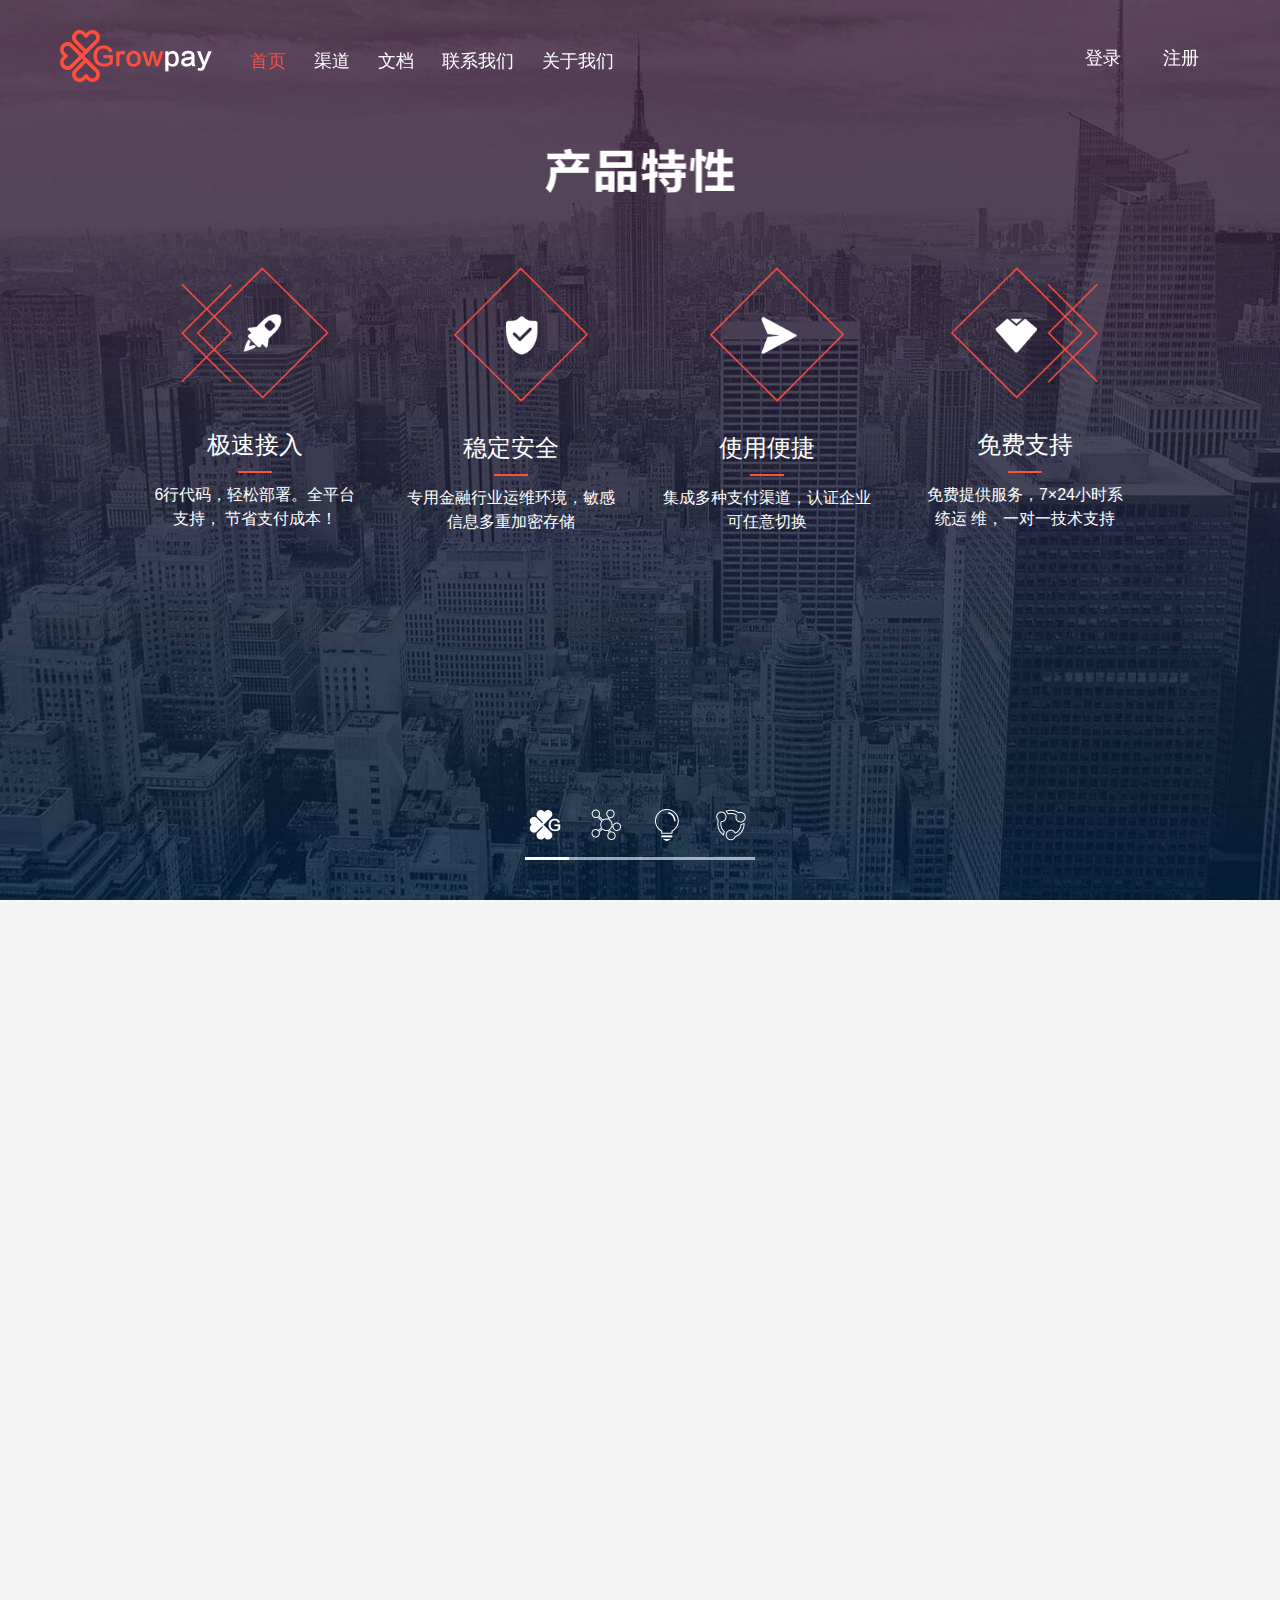
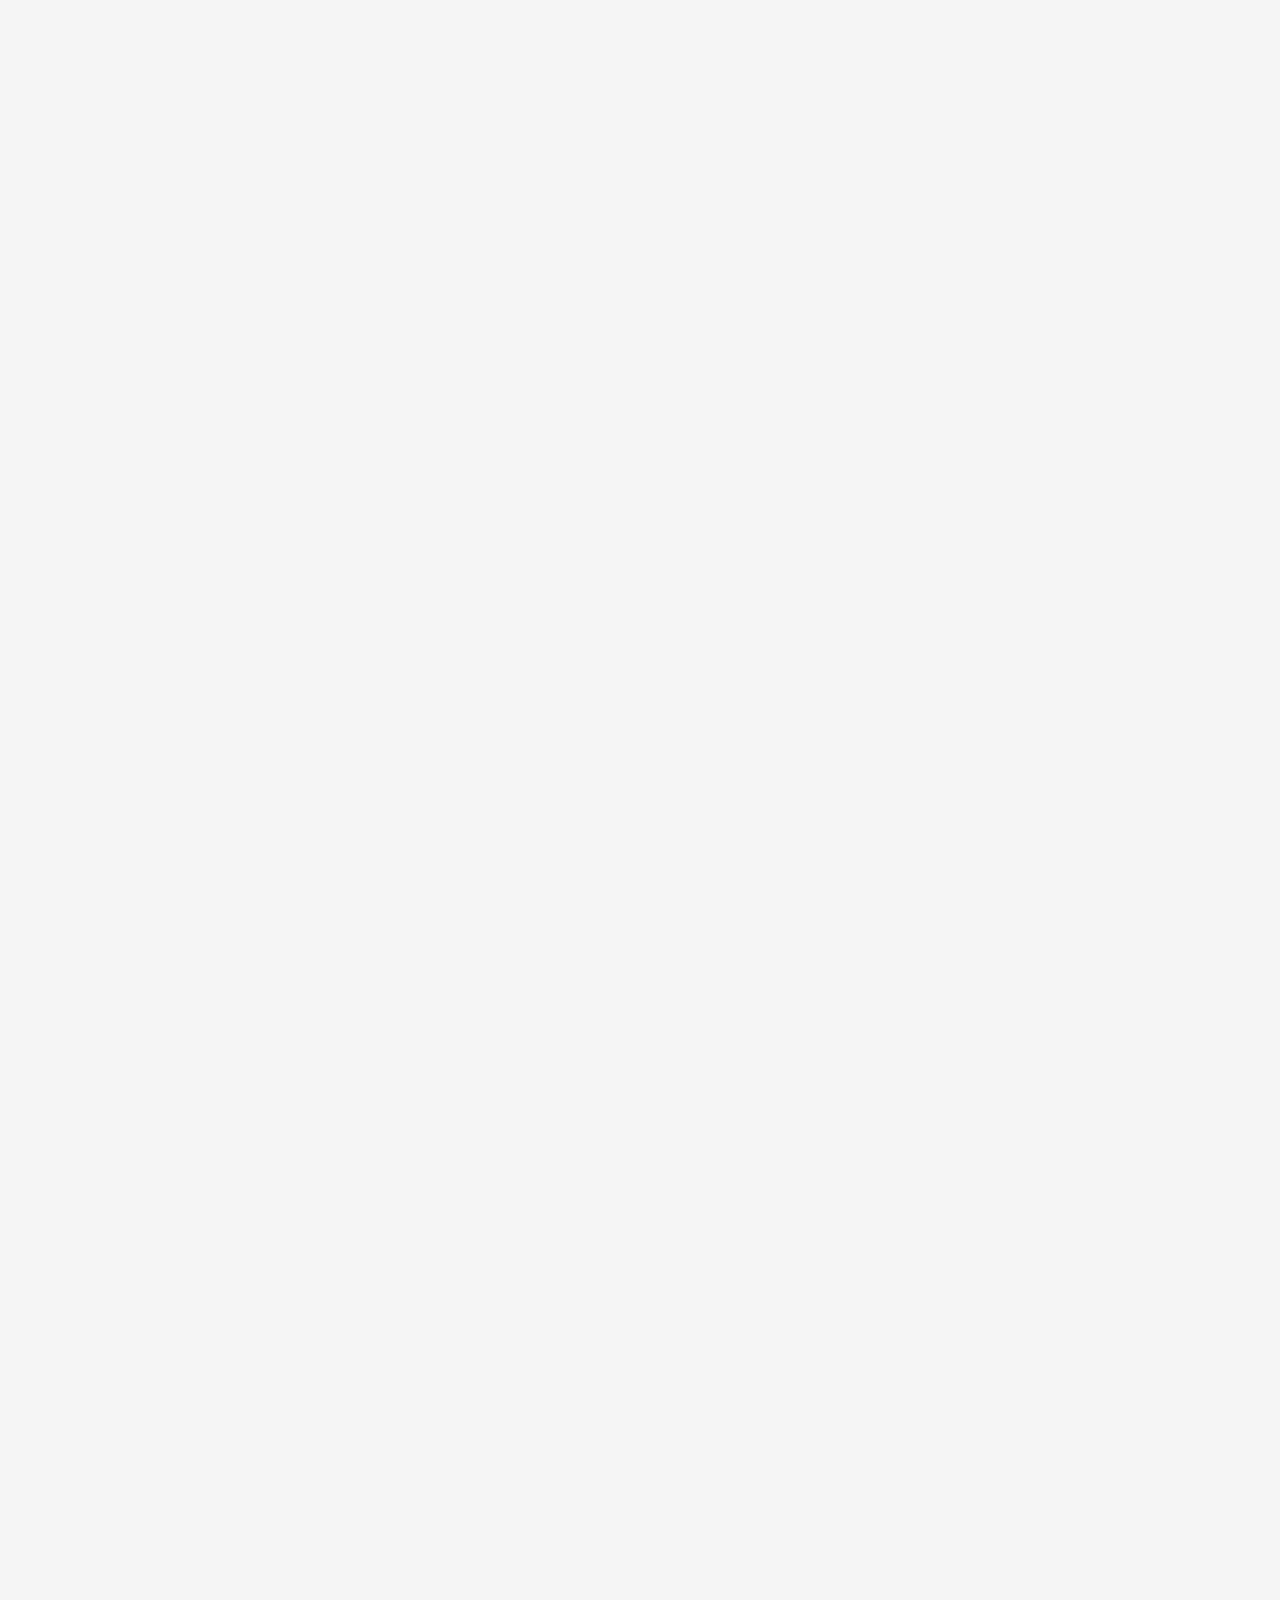
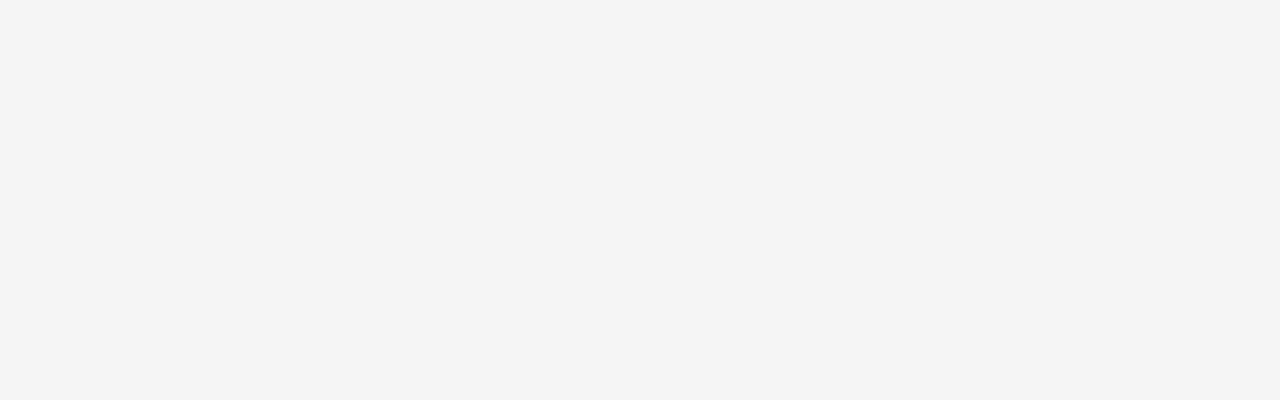
==== commit 0f4a52ed: "Merge pull request #9 from supermars01/dev" ====
--- a/一期首页/index.html
+++ b/一期首页/index.html
@@ -5,9 +5,13 @@
    <meta name="viewport" content="width=device-width, initial-scale=1.0, maximum-scale=1.0, user-scalable=0" />
    <title>成长支付首页</title>
    <meta content="telephone=no" name="format-detection" />
+   <link rel="stylesheet" href="css/jquery.fullPage.css">
    <link rel="stylesheet" href="css/base.css" />
-   <link rel="stylesheet" href="css/swiper.min.css">
    <link rel="stylesheet" href="css/main.css" />
+
+   <script src="js/plugin/jquery-1.8.3.min.js"></script>
+   <script src="js/plugin/jquery.fullPage.min.js"></script>
+   <script src='js/main.js'></script>
 </head>
 <body>
 	<div id="menu">
@@ -15,7 +19,7 @@
 			<div class="login-header-main">
 				<img src="images/main_logo.png" />
 				<ul class="nav-menu">
-		            <li><a href="" class="active">首页</a></li>
+		            <li><a href="" >首页</a></li>
 		            <li><a href="">渠道</a></li>
 		            <li><a href="">文档</a></li>
 		            <li><a href="">联系我们</a></li>
@@ -27,127 +31,130 @@
 		        </ul>
 			</div>
 		</header>
+		<ul class="navigation">
+			<li data-menuanchor="page1" class="nav-1 active"><a href="#page1"></a></li>
+			<li data-menuanchor="page2" class="nav-2"><a href="#page2"></a></li>
+			<li data-menuanchor="page3" class="nav-3"><a href="#page3"></a></li>
+			<li data-menuanchor="page4" class="nav-4"><a href="#page4"></a></li>
+		</ul>
 	</div>
-	<div class="swiper-container">
-		<div class="swiper-wrapper">
-			<div class="swiper-slide swiper-slide1 section">
-				<div class="container">
-					<img src="images/s1-tit.png" alt="" class="sec-tit" />
-					<ul class="s1-list">
+	<div id="fullpage">
+		<div class="section section1">
+			<div class="container">
+				<img src="images/s1-tit.png" alt="" class="sec-tit" />
+				<ul class="s1-list">
+					<li>
+						<img src="images/s1-img1.png" alt="">
+						<h3>极速接入</h3>
+						<p>6行代码，轻松部署。全平台支持， 节省支付成本！</p>
+					</li>
+					<li class="s1-item-1">
+						<img src="images/s1-img3.png" alt="">
+						<h3>稳定安全</h3>
+						<p>专用金融行业运维环境，敏感 信息多重加密存储</p>
+					</li>
+					<li class="s1-item-1">
+						<img src="images/s1-img4.png" alt="">
+						<h3>使用便捷</h3>
+						<p>集成多种支付渠道，认证企业 可任意切换</p>
+					</li>
+					<li>
+						<img src="images/s1-img2.png" alt="">
+						<h3>免费支持</h3>
+						<p>免费提供服务，7×24小时系统运 维，一对一技术支持</p>
+					</li>
+				</ul>
+			</div>
+			
+		</div>
+		<div class="section section2">
+			<img src="images/s2-tit.png" alt="" class="sec-tit" />
+			<p class="sec-text">全面集成主流支付渠道,覆盖多种支付场景, 为您提供<a>一站式支付</a>解决方案</p>
+			<ul class="s2-list">
+				<li class="s2-dotl">
+					<img src="images/s2-dot1.png" alt="">
+				</li>
+				<li class="s2-item">
+					<img src="images/s2-img1.png" alt="">
+				</li>
+				<li class="s2-item">
+					<img src="images/s2-img5.png" alt="">
+				</li>
+				<li class="s2-item">
+					<img src="images/s2-img2.png" alt="">
+				</li>
+				<li class="s2-item">
+					<img src="images/s2-img3.png" alt="">
+				</li>
+				<li class="s2-item">
+					<img src="images/s2-img4.png" alt="">
+				</li>
+				<li class="s2-dotr">
+					<img src="images/s2-dot2.png" alt="">
+				</li>
+			</ul>
+			<!-- <a href="" class="s2-btn">查看全部支付渠道 > </a> -->
+		</div>
+		<div class="section section3">
+			<img src="images/s3-tit.png" alt="" class="sec-tit sec-tit-1" />
+			<p class="sec-text">一站式解决子商户入驻、多重账务管理、多级返佣、商户结算难题</p>
+			<div class="s3-center2">
+				<div class="s3-center2-1">
+					<h3>子商户</h3>
+					<ul>
 						<li>
-							<img src="images/s1-img1.png" alt="">
-							<h3>极速接入</h3>
-							<p>6行代码，轻松部署。全平台支持， 节省支付成本！</p>
-						</li>
-						<li class="s1-item-1">
-							<img src="images/s1-img3.png" alt="">
-							<h3>稳定安全</h3>
-							<p>专用金融行业运维环境，敏感 信息多重加密存储</p>
-						</li>
-						<li class="s1-item-1">
-							<img src="images/s1-img4.png" alt="">
-							<h3>使用便捷</h3>
-							<p>集成多种支付渠道，认证企业 可任意切换</p>
+							<img src="images/001.png" alt="" />
+							<div class="s3-text">
+								<p>秒速入驻</p>
+							</div>
 						</li>
 						<li>
-							<img src="images/s1-img2.png" alt="">
-							<h3>免费支持</h3>
-							<p>免费提供服务，7×24小时系统运 维，一对一技术支持</p>
+							<img src="images/002.png" alt="" />
+							<div class="s3-text">
+								<p>快速结算</p>
+							</div>
 						</li>
+						<li>
+							<img src="images/003.png" alt="" />
+							<div class="s3-text">
+								<p>多种收银渠道</p>
+							</div>
+						</li>
+
+					</ul>
+				</div>
+				<div class="s3-center2-1">
+					<h3>平台商户</h3>
+					<ul>
+						<li>
+							<img src="images/004.png" alt="" />
+							<div class="s3-text">
+								<p>账务管理</p>
+							</div>
+						</li>
+						<li>
+							<img src="images/005.png" alt="" />
+							<div class="s3-text">
+								<p>多级返佣</p>
+							</div>
+						</li>
+						<li>
+							<img src="images/006.png" alt="" />
+							<div class="s3-text">
+								<p>合法合规</p>
+							</div>
+						</li>
+
 					</ul>
 				</div>
 			</div>
-			<div class="swiper-slide swiper-slide2 section">
-				<img src="images/s2-tit.png" alt="" class="sec-tit" />
-				<p class="sec-text">全面集成主流支付渠道,覆盖多种支付场景, 为您提供<a>一站式支付</a>解决方案</p>
-				<ul class="s2-list">
-					<li class="s2-dotl">
-						<img src="images/s2-dot1.png" alt="">
-					</li>
-					<li class="s2-item">
-						<img src="images/s2-img1.png" alt="">
-					</li>
-					<li class="s2-item">
-						<img src="images/s2-img5.png" alt="">
-					</li>
-					<li class="s2-item">
-						<img src="images/s2-img2.png" alt="">
-					</li>
-					<li class="s2-item">
-						<img src="images/s2-img3.png" alt="">
-					</li>
-					<li class="s2-item">
-						<img src="images/s2-img4.png" alt="">
-					</li>
-					<li class="s2-dotr">
-						<img src="images/s2-dot2.png" alt="">
-					</li>
-				</ul>
-				<!-- <a href="" class="s2-btn">查看全部支付渠道 > </a> -->
-			</div>
-			<div class="swiper-slide swiper-slide3 section">
-				<img src="images/s3-tit.png" alt="" class="sec-tit sec-tit-1" />
-				<p class="sec-text">一站式解决子商户入驻、多重账务管理、多级返佣、商户结算难题</p>
-				<div class="s3-center2">
-					<div class="s3-center2-1">
-						<h3>子商户</h3>
-						<ul>
-							<li>
-								<img src="images/001.png" alt="" />
-								<div class="s3-text">
-									<p>秒速入驻</p>
-								</div>
-							</li>
-							<li>
-								<img src="images/002.png" alt="" />
-								<div class="s3-text">
-									<p>快速结算</p>
-								</div>
-							</li>
-							<li>
-								<img src="images/003.png" alt="" />
-								<div class="s3-text">
-									<p>多种收银渠道</p>
-								</div>
-							</li>
-
-						</ul>
-					</div>
-					<div class="s3-center2-1">
-						<h3>平台商户</h3>
-						<ul>
-							<li>
-								<img src="images/004.png" alt="" />
-								<div class="s3-text">
-									<p>账务管理</p>
-								</div>
-							</li>
-							<li>
-								<img src="images/005.png" alt="" />
-								<div class="s3-text">
-									<p>多级返佣</p>
-								</div>
-							</li>
-							<li>
-								<img src="images/006.png" alt="" />
-								<div class="s3-text">
-									<p>合法合规</p>
-								</div>
-							</li>
-
-						</ul>
-					</div>
-				</div>
-			</div>
-			<div class="swiper-slide swiper-slide4 section">
-				<img src="images/s4-tit.png" alt="" class="s4-tit" />
-				<!-- <a href="" class="s4-btn">查看管理平台 ></a> -->
-			</div>
 		</div>
-		<div class="swiper-pagination"></div>
+		<div class="section section4">
+			<img src="images/s4-tit.png" alt="" class="s4-tit" />
+			<!-- <a href="" class="s4-btn">查看管理平台 ></a> -->
+		</div>
 	</div>
-	<script src="js/plugin/jquery-1.8.3.min.js"></script>
-    <script src="js/plugin/swiper.min.js"></script>
-    <script src='js/main.js'></script>
+	
+	
 </body>
 </html>--- a/一期首页/css/main.css
+++ b/一期首页/css/main.css
@@ -1 +1 @@
-*{margin:0;padding:0}html,body{height:100%}body{background:#f5f5f5}header{position:fixed;left:0;top:0;right:0;width:100%;z-index:100}header .login-header-main{position:relative;height:116px;margin:0 60px}header .login-header-main img{float:left;height:52px;display:block;margin-top:30px;margin-right:38px}header .login-header-main .nav-menu{float:left;margin-top:48px}header .login-header-main .nav-menu li{float:left;list-style:none;margin-right:28px}header .login-header-main .nav-menu li:last-child{margin-right:0}header .login-header-main .nav-menu li a{color:#fff;font-size:18px}header .login-header-main .nav-menu li a:hover,header .login-header-main .nav-menu li:first-child a{color:#ff4e3c}header .login-header-main .nav-btn{position:absolute;right:0;top:50%;transform:translate(0,-50%);-o-transform:translate(0,-50%);-ms-transform:translate(0,-50%);-moz-transform:translate(0,-50%);-webkit-transform:translate(0,-50%)}header .login-header-main .nav-btn li{float:left;list-style:none}header .login-header-main .nav-btn li a{display:inline-block;padding:5px 20px;text-align:center;font-size:18px;color:#fff;border:1px solid transparent}header .login-header-main .nav-btn li a:hover{border:1px solid #ff4e3c;color:#ff4e3c}.container{width:1080px}.swiper-slide{background:none}.swiper-container{width:100%;height:100%;margin-left:auto;margin-right:auto}.swiper-slide{text-align:center;font-size:18px;background:#fff;display:-webkit-box;display:-ms-flexbox;display:-webkit-flex;display:flex;-webkit-box-pack:center;-ms-flex-pack:center;-webkit-justify-content:center;justify-content:center;-webkit-box-align:center;-ms-flex-align:center;-webkit-align-items:center;align-items:center}.section{position:relative}.section .sec-tit{position:absolute;left:50%;top:125px;display:block;transform:translate(-50%,0) scale(.5,.5);-o-transform:translate(-50%,0) scale(.5,.5);-ms-transform:translate(-50%,0) scale(.5,.5);-moz-transform:translate(-50%,0) scale(.5,.5);-webkit-transform:translate(-50%,0) scale(.5,.5)}.section .s1-list,.section .sec-text{left:50%;transform:translate(-50%,0);display:block}.section .sec-tit.sec-tit-1{top:125px}.section .s1-list{position:absolute;top:240px;-o-transform:translate(-50%,0);-ms-transform:translate(-50%,0);-moz-transform:translate(-50%,0);-webkit-transform:translate(-50%,0);width:980px;min-height:180px}.section .s1-list li{width:210px;float:left;margin-right:46px}.section .s1-list li:last-child{margin-right:0;float:right}.section .s1-list li img{width:158px;display:block;padding:26px}.section .s1-list li h3{position:relative;font-size:24px;color:#fff;text-align:center;font-weight:400;margin:0 0 10px;padding-bottom:10px}.section .s2-list li.s2-dotl img,.section .s2-list li.s2-dotr img{padding:63px 0}.section .s1-list li h3:after{content:'';position:absolute;left:50%;bottom:0;width:34px;margin-left:-17px;height:2px;background-color:#ff4e3c}.section .s1-list li p{color:#fff;text-align:center;font-size:16px}.section .s1-list li.s1-item-1 img{width:134px;margin:0 22px}.section .sec-text{position:absolute;top:210px;width:100%;-o-transform:translate(-50%,0);-ms-transform:translate(-50%,0);-moz-transform:translate(-50%,0);-webkit-transform:translate(-50%,0);font-size:20px;color:#fff;text-align:center}.section .s2-btn,.section .s2-list{transform:translate(-50%,0);left:50%}.section .sec-text a{color:#ffe400}.section .s2-btn,.section .s4-btn{line-height:44px;text-align:center;color:#fff;font-size:24px;cursor:pointer}.section .s2-list{position:absolute;top:300px;display:block;-o-transform:translate(-50%,0);-ms-transform:translate(-50%,0);-moz-transform:translate(-50%,0);-webkit-transform:translate(-50%,0);width:842px;height:142px}.section .s2-list li{position:relative;float:left;height:130px}.section .s2-list li.s2-dotl{width:48px;margin-right:7px}.section .s2-list li.s2-dotr{float:right;width:48px}.section .s2-list li.s2-item{margin-right:20px}.section .s2-list li.s2-item img{height:130px}.section .s2-list li.s2-item:nth-child(6){margin-right:0}.section .s2-btn{position:absolute;top:500px;-o-transform:translate(-50%,0);-ms-transform:translate(-50%,0);-moz-transform:translate(-50%,0);-webkit-transform:translate(-50%,0);display:inline-block;width:248px;height:44px;border:1px solid #00fff0}.section .s3-center2{position:absolute;left:50%;top:300px;transform:translate(-50%,0);-o-transform:translate(-50%,0);-ms-transform:translate(-50%,0);-moz-transform:translate(-50%,0);-webkit-transform:translate(-50%,0);width:900px}.section .s3-center2-1{position:relative;float:left}.section .s3-center2-1:last-child{float:right}.section .s3-center2-1 h3{font-size:26px;color:#ff4e3c;text-align:center}.section .s3-center2-1 ul{display:block;padding:30px 28px}.section .s3-center2-1 ul li{position:relative;float:left;width:105px;padding-top:110px;margin-right:20px}.section .s3-center2-1 ul li:last-child{margin-right:0}.section .s3-center2-1 ul li img{display:block;width:90px;position:absolute;left:50%;top:0;transform:translate(-50%,0);-o-transform:translate(-50%,0);-ms-transform:translate(-50%,0);-moz-transform:translate(-50%,0);-webkit-transform:translate(-50%,0)}.section .s3-center2-1 ul li .s3-text{width:100%;text-align:center;color:#fff;font-size:16px}.section .s4-tit{position:absolute;left:10%;top:200px;display:block;height:170px}.section .s4-btn{position:absolute;left:10%;top:420px;display:inline-block;width:248px;height:44px;border:1px solid #00fff0}.swiper-slide1{width:100%;height:100%;background:url(../images/bg-1.jpg) no-repeat left top;background-size:100% 100%}.swiper-slide2{width:100%;height:100%;background:url(../images/bg-2.jpg) no-repeat left top;background-size:100% 100%}.swiper-slide3{width:100%;height:100%;background:url(../images/bg-3.jpg) no-repeat left top;background-size:100% 100%}.swiper-slide4{width:100%;height:100%;background:url(../images/bg-4.jpg) no-repeat left top;background-size:100% 100%}.swiper-container-horizontal>.swiper-pagination-bullets,.swiper-pagination-custom,.swiper-pagination-fraction{position:fixed;left:50%;bottom:40px;width:230px;margin-left:-115px;border-bottom:3px solid rgba(255,255,255,.6)}.swiper-pagination-bullet{position:relative;float:left;width:34px;height:34px;margin:15px 24px 15px 3px;background:url(../images/nav-1.png) center no-repeat;background-size:34px 136px;cursor:pointer;border-radius:0;opacity:1}.swiper-container-horizontal>.swiper-pagination-bullets .swiper-pagination-bullet{margin:15px 24px 15px 3px}.swiper-pagination-bullet:hover,.swiper-pagination-bullet-active{background:url(../images/nav-1-active.png) center no-repeat;background-size:34px 136px}.swiper-pagination-bullet:first-child{background-position:0 0}.swiper-pagination-bullet:nth-child(2){background-position:0 -34px}.swiper-pagination-bullet:nth-child(3){background-position:0 -68px}.swiper-pagination-bullet:last-child{float:right;margin-right:7px!important;background-position:0 -102px}.swiper-pagination-bullet-active:after{content:'';position:absolute;left:-3px;right:-7px;bottom:-18px;height:3px;background-color:#fff}@media screen and (min-width:1500px){.swiper-container-horizontal>.swiper-pagination-bullets,.swiper-pagination-custom,.swiper-pagination-fraction{position:fixed;left:50%;bottom:40px;width:345px;margin-left:-172px;border-bottom:3px solid rgba(255,255,255,.6)}.swiper-pagination-bullet{position:relative;float:left;width:51px;height:51px;margin:15px 36px 15px 5px;background:url(../images/nav-1.png) center no-repeat;background-size:51px 204px}.swiper-container-horizontal>.swiper-pagination-bullets .swiper-pagination-bullet{margin:15px 36px 15px 5px}.swiper-pagination-bullet:hover,.swiper-pagination-bullet-active{background:url(../images/nav-1-active.png) center no-repeat;background-size:51px 204px}.swiper-pagination-bullet:first-child{background-position:0 0}.swiper-pagination-bullet:nth-child(2){background-position:0 -51px}.swiper-pagination-bullet:nth-child(3){background-position:0 -102px}.swiper-pagination-bullet:last-child{background-position:0 -153px}.section .sec-tit{top:180px}.section .sec-tit.sec-tit-1{top:150px}.section .s1-list{top:320px}.section .sec-text{top:280px}.section .s2-list{top:400px}.section .s2-btn{top:640px}.section .s3-center2{top:360px}.section3 .sec-text{top:250px}.section .s4-btn,.section .s4-tit{left:20%}}+body{background:#f5f5f5}header{position:fixed;left:0;top:0;right:0;width:100%;z-index:100}header .login-header-main{position:relative;height:116px;margin:0 60px}header .login-header-main img{float:left;height:52px;display:block;margin-top:30px;margin-right:38px}header .login-header-main .nav-menu{float:left;margin-top:48px}header .login-header-main .nav-menu li{float:left;list-style:none;margin-right:28px}header .login-header-main .nav-menu li:last-child{margin-right:0}header .login-header-main .nav-menu li a{color:#fff;font-size:18px}header .login-header-main .nav-menu li a:hover,header .login-header-main .nav-menu li:first-child a{color:#ff4e3c}header .login-header-main .nav-btn{position:absolute;right:0;top:50%;transform:translate(0,-50%);-o-transform:translate(0,-50%);-ms-transform:translate(0,-50%);-moz-transform:translate(0,-50%);-webkit-transform:translate(0,-50%)}header .login-header-main .nav-btn li{float:left;list-style:none}header .login-header-main .nav-btn li a{display:inline-block;padding:5px 20px;text-align:center;font-size:18px;color:#fff;border:1px solid transparent}header .login-header-main .nav-btn li a:hover{border:1px solid #ff4e3c;color:#ff4e3c}.container{width:1080px}.navigation{position:fixed;left:50%;bottom:40px;width:230px;margin-left:-115px;border-bottom:3px solid rgba(255,255,255,.6)}.navigation li{position:relative;float:left;width:34px;height:34px;margin:15px 24px 15px 3px;background:url(../images/nav-1.png) center no-repeat;background-size:34px 136px;cursor:pointer;transition:all .35s ease;-o-transition:all .35s ease;-webkit-transition:all .35s ease;-moz-transition:all .35s ease;-ms-transition:all .35s ease}.navigation li:last-child{float:right;margin-right:7px}.navigation li a{display:block;width:34px;height:34px}.navigation li.active,.navigation li:hover{background:url(../images/nav-1-active.png) center no-repeat;background-size:34px 136px}.navigation li.active:after{content:'';position:absolute;left:-3px;right:-7px;bottom:-18px;height:3px;background-color:#fff}.navigation li.nav-1{background-position:0 0}.navigation li.nav-2{background-position:0 -34px}.navigation li.nav-3{background-position:0 -68px}.navigation li.nav-4{background-position:0 -102px}.section{position:relative}.section .sec-tit{position:absolute;left:50%;top:125px;display:block;transform:translate(-50%,0) scale(.5,.5);-o-transform:translate(-50%,0) scale(.5,.5);-ms-transform:translate(-50%,0) scale(.5,.5);-moz-transform:translate(-50%,0) scale(.5,.5);-webkit-transform:translate(-50%,0) scale(.5,.5)}.section .s1-list,.section .sec-text{left:50%;transform:translate(-50%,0);display:block}.section .sec-tit.sec-tit-1{top:125px}.section .s1-list{position:absolute;top:240px;-o-transform:translate(-50%,0);-ms-transform:translate(-50%,0);-moz-transform:translate(-50%,0);-webkit-transform:translate(-50%,0);width:980px;min-height:180px}.section .s1-list li{width:210px;float:left;margin-right:46px}.section .s1-list li:last-child{margin-right:0;float:right}.section .s1-list li img{width:158px;display:block;padding:26px}.section .s1-list li h3{position:relative;font-size:24px;color:#fff;text-align:center;font-weight:400;margin:0 0 10px;padding-bottom:10px}.section .s2-list li.s2-dotl img,.section .s2-list li.s2-dotr img{padding:63px 0}.section .s1-list li h3:after{content:'';position:absolute;left:50%;bottom:0;width:34px;margin-left:-17px;height:2px;background-color:#ff4e3c}.section .s1-list li p{color:#fff;text-align:center;font-size:16px}.section .s1-list li.s1-item-1 img{width:134px;margin:0 22px}.section .sec-text{position:absolute;top:210px;width:100%;-o-transform:translate(-50%,0);-ms-transform:translate(-50%,0);-moz-transform:translate(-50%,0);-webkit-transform:translate(-50%,0);font-size:20px;color:#fff;text-align:center}.section .s2-btn,.section .s2-list{transform:translate(-50%,0);left:50%}.section .sec-text a{color:#ffe400}.section .s2-btn,.section .s4-btn{line-height:44px;text-align:center;color:#fff;font-size:24px;cursor:pointer}.section .s2-list{position:absolute;top:300px;display:block;-o-transform:translate(-50%,0);-ms-transform:translate(-50%,0);-moz-transform:translate(-50%,0);-webkit-transform:translate(-50%,0);width:842px;height:142px}.section .s2-list li{position:relative;float:left;height:130px}.section .s2-list li.s2-dotl{width:48px;margin-right:7px}.section .s2-list li.s2-dotr{float:right;width:48px}.section .s2-list li.s2-item{margin-right:20px}.section .s2-list li.s2-item img{height:130px}.section .s2-list li.s2-item:nth-child(6){margin-right:0}.section .s2-btn{position:absolute;top:500px;-o-transform:translate(-50%,0);-ms-transform:translate(-50%,0);-moz-transform:translate(-50%,0);-webkit-transform:translate(-50%,0);display:inline-block;width:248px;height:44px;border:1px solid #00fff0}.section .s3-center2{position:absolute;left:50%;top:300px;transform:translate(-50%,0);-o-transform:translate(-50%,0);-ms-transform:translate(-50%,0);-moz-transform:translate(-50%,0);-webkit-transform:translate(-50%,0);width:900px}.section .s3-center2-1{position:relative;float:left}.section .s3-center2-1:last-child{float:right}.section .s3-center2-1 h3{font-size:26px;color:#ff4e3c;text-align:center}.section .s3-center2-1 ul{display:block;padding:30px 28px}.section .s3-center2-1 ul li{position:relative;float:left;width:105px;padding-top:110px;margin-right:20px}.section .s3-center2-1 ul li:last-child{margin-right:0}.section .s3-center2-1 ul li img{display:block;width:90px;position:absolute;left:50%;top:0;transform:translate(-50%,0);-o-transform:translate(-50%,0);-ms-transform:translate(-50%,0);-moz-transform:translate(-50%,0);-webkit-transform:translate(-50%,0)}.section .s3-center2-1 ul li .s3-text{width:100%;text-align:center;color:#fff;font-size:16px}.section .s4-tit{position:absolute;left:10%;top:200px;display:block;height:170px}.section .s4-btn{position:absolute;left:10%;top:420px;display:inline-block;width:248px;height:44px;border:1px solid #00fff0}@media screen and (min-width:1500px){.navigation{position:fixed;left:50%;bottom:40px;width:345px;margin-left:-172px;border-bottom:3px solid rgba(255,255,255,.6)}.navigation li{position:relative;float:left;width:51px;height:51px;margin:15px 36px 15px 5px;background:url(../images/nav-1.png) center no-repeat;background-size:51px 204px;cursor:pointer;transition:all .35s ease;-o-transition:all .35s ease;-webkit-transition:all .35s ease;-moz-transition:all .35s ease;-ms-transition:all .35s ease}.navigation li:last-child{float:right;margin-right:7px}.navigation li a{display:block;width:51px;height:51px}.navigation li.active,.navigation li:hover{background:url(../images/nav-1-active.png) center no-repeat;background-size:51px 204px}.navigation li.active:after{content:'';position:absolute;left:-3px;right:-7px;bottom:-18px;height:3px;background-color:#fff}.navigation li.nav-1{background-position:0 0}.navigation li.nav-2{background-position:0 -51px}.navigation li.nav-3{background-position:0 -102px}.navigation li.nav-4{background-position:0 -153px}.section .sec-tit{top:180px}.section .sec-tit.sec-tit-1{top:150px}.section .s1-list{top:320px}.section .sec-text{top:280px}.section .s2-list{top:400px}.section .s2-btn{top:640px}.section .s3-center2{top:360px}.section3 .sec-text{top:250px}.section .s4-btn,.section .s4-tit{left:20%}}.section1{background:url(../images/bg-1.jpg) no-repeat center;background-size:cover}.section2{background:url(../images/bg-2.jpg) no-repeat center;background-size:cover}.section3{background:url(../images/bg-3.jpg) no-repeat center;background-size:cover}.section4{background:url(../images/bg-4.jpg) no-repeat center;background-size:cover}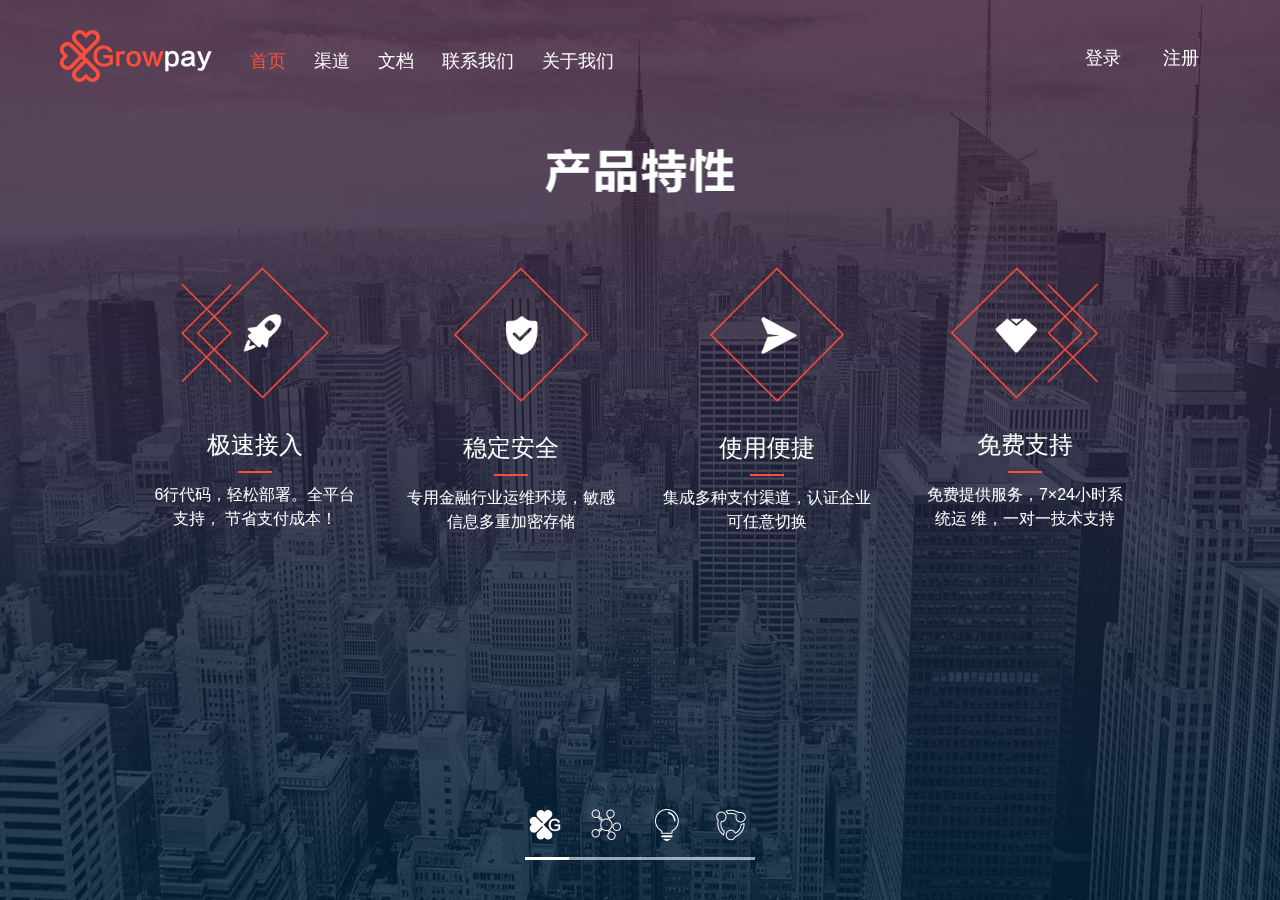
==== commit b7964418: "Merge pull request #10 from xpflwh/dev" ====
--- a/一期首页/index.html
+++ b/一期首页/index.html
@@ -5,13 +5,9 @@
    <meta name="viewport" content="width=device-width, initial-scale=1.0, maximum-scale=1.0, user-scalable=0" />
    <title>成长支付首页</title>
    <meta content="telephone=no" name="format-detection" />
-   <link rel="stylesheet" href="css/jquery.fullPage.css">
    <link rel="stylesheet" href="css/base.css" />
+   <link rel="stylesheet" href="css/swiper.min.css">
    <link rel="stylesheet" href="css/main.css" />
-
-   <script src="js/plugin/jquery-1.8.3.min.js"></script>
-   <script src="js/plugin/jquery.fullPage.min.js"></script>
-   <script src='js/main.js'></script>
 </head>
 <body>
 	<div id="menu">
@@ -19,7 +15,7 @@
 			<div class="login-header-main">
 				<img src="images/main_logo.png" />
 				<ul class="nav-menu">
-		            <li><a href="" >首页</a></li>
+		            <li><a href="" class="active">首页</a></li>
 		            <li><a href="">渠道</a></li>
 		            <li><a href="">文档</a></li>
 		            <li><a href="">联系我们</a></li>
@@ -31,130 +27,127 @@
 		        </ul>
 			</div>
 		</header>
-		<ul class="navigation">
-			<li data-menuanchor="page1" class="nav-1 active"><a href="#page1"></a></li>
-			<li data-menuanchor="page2" class="nav-2"><a href="#page2"></a></li>
-			<li data-menuanchor="page3" class="nav-3"><a href="#page3"></a></li>
-			<li data-menuanchor="page4" class="nav-4"><a href="#page4"></a></li>
-		</ul>
 	</div>
-	<div id="fullpage">
-		<div class="section section1">
-			<div class="container">
-				<img src="images/s1-tit.png" alt="" class="sec-tit" />
-				<ul class="s1-list">
-					<li>
-						<img src="images/s1-img1.png" alt="">
-						<h3>极速接入</h3>
-						<p>6行代码，轻松部署。全平台支持， 节省支付成本！</p>
-					</li>
-					<li class="s1-item-1">
-						<img src="images/s1-img3.png" alt="">
-						<h3>稳定安全</h3>
-						<p>专用金融行业运维环境，敏感 信息多重加密存储</p>
-					</li>
-					<li class="s1-item-1">
-						<img src="images/s1-img4.png" alt="">
-						<h3>使用便捷</h3>
-						<p>集成多种支付渠道，认证企业 可任意切换</p>
-					</li>
-					<li>
-						<img src="images/s1-img2.png" alt="">
-						<h3>免费支持</h3>
-						<p>免费提供服务，7×24小时系统运 维，一对一技术支持</p>
-					</li>
-				</ul>
-			</div>
-			
-		</div>
-		<div class="section section2">
-			<img src="images/s2-tit.png" alt="" class="sec-tit" />
-			<p class="sec-text">全面集成主流支付渠道,覆盖多种支付场景, 为您提供<a>一站式支付</a>解决方案</p>
-			<ul class="s2-list">
-				<li class="s2-dotl">
-					<img src="images/s2-dot1.png" alt="">
-				</li>
-				<li class="s2-item">
-					<img src="images/s2-img1.png" alt="">
-				</li>
-				<li class="s2-item">
-					<img src="images/s2-img5.png" alt="">
-				</li>
-				<li class="s2-item">
-					<img src="images/s2-img2.png" alt="">
-				</li>
-				<li class="s2-item">
-					<img src="images/s2-img3.png" alt="">
-				</li>
-				<li class="s2-item">
-					<img src="images/s2-img4.png" alt="">
-				</li>
-				<li class="s2-dotr">
-					<img src="images/s2-dot2.png" alt="">
-				</li>
-			</ul>
-			<!-- <a href="" class="s2-btn">查看全部支付渠道 > </a> -->
-		</div>
-		<div class="section section3">
-			<img src="images/s3-tit.png" alt="" class="sec-tit sec-tit-1" />
-			<p class="sec-text">一站式解决子商户入驻、多重账务管理、多级返佣、商户结算难题</p>
-			<div class="s3-center2">
-				<div class="s3-center2-1">
-					<h3>子商户</h3>
-					<ul>
+	<div class="swiper-container">
+		<div class="swiper-wrapper">
+			<div class="swiper-slide swiper-slide1 section">
+				<div class="container">
+					<img src="images/s1-tit.png" alt="" class="sec-tit" />
+					<ul class="s1-list">
 						<li>
-							<img src="images/001.png" alt="" />
-							<div class="s3-text">
-								<p>秒速入驻</p>
-							</div>
+							<img src="images/s1-img1.png" alt="">
+							<h3>极速接入</h3>
+							<p>6行代码，轻松部署。全平台支持， 节省支付成本！</p>
+						</li>
+						<li class="s1-item-1">
+							<img src="images/s1-img3.png" alt="">
+							<h3>稳定安全</h3>
+							<p>专用金融行业运维环境，敏感 信息多重加密存储</p>
+						</li>
+						<li class="s1-item-1">
+							<img src="images/s1-img4.png" alt="">
+							<h3>使用便捷</h3>
+							<p>集成多种支付渠道，认证企业 可任意切换</p>
 						</li>
 						<li>
-							<img src="images/002.png" alt="" />
-							<div class="s3-text">
-								<p>快速结算</p>
-							</div>
+							<img src="images/s1-img2.png" alt="">
+							<h3>免费支持</h3>
+							<p>免费提供服务，7×24小时系统运 维，一对一技术支持</p>
 						</li>
-						<li>
-							<img src="images/003.png" alt="" />
-							<div class="s3-text">
-								<p>多种收银渠道</p>
-							</div>
-						</li>
-
-					</ul>
-				</div>
-				<div class="s3-center2-1">
-					<h3>平台商户</h3>
-					<ul>
-						<li>
-							<img src="images/004.png" alt="" />
-							<div class="s3-text">
-								<p>账务管理</p>
-							</div>
-						</li>
-						<li>
-							<img src="images/005.png" alt="" />
-							<div class="s3-text">
-								<p>多级返佣</p>
-							</div>
-						</li>
-						<li>
-							<img src="images/006.png" alt="" />
-							<div class="s3-text">
-								<p>合法合规</p>
-							</div>
-						</li>
-
 					</ul>
 				</div>
 			</div>
+			<div class="swiper-slide swiper-slide2 section">
+				<img src="images/s2-tit.png" alt="" class="sec-tit" />
+				<p class="sec-text">全面集成主流支付渠道,覆盖多种支付场景, 为您提供<a>一站式支付</a>解决方案</p>
+				<ul class="s2-list">
+					<li class="s2-dotl">
+						<img src="images/s2-dot1.png" alt="">
+					</li>
+					<li class="s2-item">
+						<img src="images/s2-img1.png" alt="">
+					</li>
+					<li class="s2-item">
+						<img src="images/s2-img5.png" alt="">
+					</li>
+					<li class="s2-item">
+						<img src="images/s2-img2.png" alt="">
+					</li>
+					<li class="s2-item">
+						<img src="images/s2-img3.png" alt="">
+					</li>
+					<li class="s2-item">
+						<img src="images/s2-img4.png" alt="">
+					</li>
+					<li class="s2-dotr">
+						<img src="images/s2-dot2.png" alt="">
+					</li>
+				</ul>
+				<!-- <a href="" class="s2-btn">查看全部支付渠道 > </a> -->
+			</div>
+			<div class="swiper-slide swiper-slide3 section">
+				<img src="images/s3-tit.png" alt="" class="sec-tit sec-tit-1" />
+				<p class="sec-text">一站式解决子商户入驻、多重账务管理、多级返佣、商户结算难题</p>
+				<div class="s3-center2">
+					<div class="s3-center2-1">
+						<h3>子商户</h3>
+						<ul>
+							<li>
+								<img src="images/001.png" alt="" />
+								<div class="s3-text">
+									<p>秒速入驻</p>
+								</div>
+							</li>
+							<li>
+								<img src="images/002.png" alt="" />
+								<div class="s3-text">
+									<p>快速结算</p>
+								</div>
+							</li>
+							<li>
+								<img src="images/003.png" alt="" />
+								<div class="s3-text">
+									<p>多种收银渠道</p>
+								</div>
+							</li>
+
+						</ul>
+					</div>
+					<div class="s3-center2-1">
+						<h3>平台商户</h3>
+						<ul>
+							<li>
+								<img src="images/004.png" alt="" />
+								<div class="s3-text">
+									<p>账务管理</p>
+								</div>
+							</li>
+							<li>
+								<img src="images/005.png" alt="" />
+								<div class="s3-text">
+									<p>多级返佣</p>
+								</div>
+							</li>
+							<li>
+								<img src="images/006.png" alt="" />
+								<div class="s3-text">
+									<p>合法合规</p>
+								</div>
+							</li>
+
+						</ul>
+					</div>
+				</div>
+			</div>
+			<div class="swiper-slide swiper-slide4 section">
+				<img src="images/s4-tit.png" alt="" class="s4-tit" />
+				<!-- <a href="" class="s4-btn">查看管理平台 ></a> -->
+			</div>
 		</div>
-		<div class="section section4">
-			<img src="images/s4-tit.png" alt="" class="s4-tit" />
-			<!-- <a href="" class="s4-btn">查看管理平台 ></a> -->
-		</div>
+		<div class="swiper-pagination"></div>
 	</div>
-	
-	
+	<script src="js/plugin/jquery-1.8.3.min.js"></script>
+    <script src="js/plugin/swiper.min.js"></script>
+    <script src='js/main.js'></script>
 </body>
 </html>--- a/一期首页/css/main.css
+++ b/一期首页/css/main.css
@@ -1 +1 @@
-body{background:#f5f5f5}header{position:fixed;left:0;top:0;right:0;width:100%;z-index:100}header .login-header-main{position:relative;height:116px;margin:0 60px}header .login-header-main img{float:left;height:52px;display:block;margin-top:30px;margin-right:38px}header .login-header-main .nav-menu{float:left;margin-top:48px}header .login-header-main .nav-menu li{float:left;list-style:none;margin-right:28px}header .login-header-main .nav-menu li:last-child{margin-right:0}header .login-header-main .nav-menu li a{color:#fff;font-size:18px}header .login-header-main .nav-menu li a:hover,header .login-header-main .nav-menu li:first-child a{color:#ff4e3c}header .login-header-main .nav-btn{position:absolute;right:0;top:50%;transform:translate(0,-50%);-o-transform:translate(0,-50%);-ms-transform:translate(0,-50%);-moz-transform:translate(0,-50%);-webkit-transform:translate(0,-50%)}header .login-header-main .nav-btn li{float:left;list-style:none}header .login-header-main .nav-btn li a{display:inline-block;padding:5px 20px;text-align:center;font-size:18px;color:#fff;border:1px solid transparent}header .login-header-main .nav-btn li a:hover{border:1px solid #ff4e3c;color:#ff4e3c}.container{width:1080px}.navigation{position:fixed;left:50%;bottom:40px;width:230px;margin-left:-115px;border-bottom:3px solid rgba(255,255,255,.6)}.navigation li{position:relative;float:left;width:34px;height:34px;margin:15px 24px 15px 3px;background:url(../images/nav-1.png) center no-repeat;background-size:34px 136px;cursor:pointer;transition:all .35s ease;-o-transition:all .35s ease;-webkit-transition:all .35s ease;-moz-transition:all .35s ease;-ms-transition:all .35s ease}.navigation li:last-child{float:right;margin-right:7px}.navigation li a{display:block;width:34px;height:34px}.navigation li.active,.navigation li:hover{background:url(../images/nav-1-active.png) center no-repeat;background-size:34px 136px}.navigation li.active:after{content:'';position:absolute;left:-3px;right:-7px;bottom:-18px;height:3px;background-color:#fff}.navigation li.nav-1{background-position:0 0}.navigation li.nav-2{background-position:0 -34px}.navigation li.nav-3{background-position:0 -68px}.navigation li.nav-4{background-position:0 -102px}.section{position:relative}.section .sec-tit{position:absolute;left:50%;top:125px;display:block;transform:translate(-50%,0) scale(.5,.5);-o-transform:translate(-50%,0) scale(.5,.5);-ms-transform:translate(-50%,0) scale(.5,.5);-moz-transform:translate(-50%,0) scale(.5,.5);-webkit-transform:translate(-50%,0) scale(.5,.5)}.section .s1-list,.section .sec-text{left:50%;transform:translate(-50%,0);display:block}.section .sec-tit.sec-tit-1{top:125px}.section .s1-list{position:absolute;top:240px;-o-transform:translate(-50%,0);-ms-transform:translate(-50%,0);-moz-transform:translate(-50%,0);-webkit-transform:translate(-50%,0);width:980px;min-height:180px}.section .s1-list li{width:210px;float:left;margin-right:46px}.section .s1-list li:last-child{margin-right:0;float:right}.section .s1-list li img{width:158px;display:block;padding:26px}.section .s1-list li h3{position:relative;font-size:24px;color:#fff;text-align:center;font-weight:400;margin:0 0 10px;padding-bottom:10px}.section .s2-list li.s2-dotl img,.section .s2-list li.s2-dotr img{padding:63px 0}.section .s1-list li h3:after{content:'';position:absolute;left:50%;bottom:0;width:34px;margin-left:-17px;height:2px;background-color:#ff4e3c}.section .s1-list li p{color:#fff;text-align:center;font-size:16px}.section .s1-list li.s1-item-1 img{width:134px;margin:0 22px}.section .sec-text{position:absolute;top:210px;width:100%;-o-transform:translate(-50%,0);-ms-transform:translate(-50%,0);-moz-transform:translate(-50%,0);-webkit-transform:translate(-50%,0);font-size:20px;color:#fff;text-align:center}.section .s2-btn,.section .s2-list{transform:translate(-50%,0);left:50%}.section .sec-text a{color:#ffe400}.section .s2-btn,.section .s4-btn{line-height:44px;text-align:center;color:#fff;font-size:24px;cursor:pointer}.section .s2-list{position:absolute;top:300px;display:block;-o-transform:translate(-50%,0);-ms-transform:translate(-50%,0);-moz-transform:translate(-50%,0);-webkit-transform:translate(-50%,0);width:842px;height:142px}.section .s2-list li{position:relative;float:left;height:130px}.section .s2-list li.s2-dotl{width:48px;margin-right:7px}.section .s2-list li.s2-dotr{float:right;width:48px}.section .s2-list li.s2-item{margin-right:20px}.section .s2-list li.s2-item img{height:130px}.section .s2-list li.s2-item:nth-child(6){margin-right:0}.section .s2-btn{position:absolute;top:500px;-o-transform:translate(-50%,0);-ms-transform:translate(-50%,0);-moz-transform:translate(-50%,0);-webkit-transform:translate(-50%,0);display:inline-block;width:248px;height:44px;border:1px solid #00fff0}.section .s3-center2{position:absolute;left:50%;top:300px;transform:translate(-50%,0);-o-transform:translate(-50%,0);-ms-transform:translate(-50%,0);-moz-transform:translate(-50%,0);-webkit-transform:translate(-50%,0);width:900px}.section .s3-center2-1{position:relative;float:left}.section .s3-center2-1:last-child{float:right}.section .s3-center2-1 h3{font-size:26px;color:#ff4e3c;text-align:center}.section .s3-center2-1 ul{display:block;padding:30px 28px}.section .s3-center2-1 ul li{position:relative;float:left;width:105px;padding-top:110px;margin-right:20px}.section .s3-center2-1 ul li:last-child{margin-right:0}.section .s3-center2-1 ul li img{display:block;width:90px;position:absolute;left:50%;top:0;transform:translate(-50%,0);-o-transform:translate(-50%,0);-ms-transform:translate(-50%,0);-moz-transform:translate(-50%,0);-webkit-transform:translate(-50%,0)}.section .s3-center2-1 ul li .s3-text{width:100%;text-align:center;color:#fff;font-size:16px}.section .s4-tit{position:absolute;left:10%;top:200px;display:block;height:170px}.section .s4-btn{position:absolute;left:10%;top:420px;display:inline-block;width:248px;height:44px;border:1px solid #00fff0}@media screen and (min-width:1500px){.navigation{position:fixed;left:50%;bottom:40px;width:345px;margin-left:-172px;border-bottom:3px solid rgba(255,255,255,.6)}.navigation li{position:relative;float:left;width:51px;height:51px;margin:15px 36px 15px 5px;background:url(../images/nav-1.png) center no-repeat;background-size:51px 204px;cursor:pointer;transition:all .35s ease;-o-transition:all .35s ease;-webkit-transition:all .35s ease;-moz-transition:all .35s ease;-ms-transition:all .35s ease}.navigation li:last-child{float:right;margin-right:7px}.navigation li a{display:block;width:51px;height:51px}.navigation li.active,.navigation li:hover{background:url(../images/nav-1-active.png) center no-repeat;background-size:51px 204px}.navigation li.active:after{content:'';position:absolute;left:-3px;right:-7px;bottom:-18px;height:3px;background-color:#fff}.navigation li.nav-1{background-position:0 0}.navigation li.nav-2{background-position:0 -51px}.navigation li.nav-3{background-position:0 -102px}.navigation li.nav-4{background-position:0 -153px}.section .sec-tit{top:180px}.section .sec-tit.sec-tit-1{top:150px}.section .s1-list{top:320px}.section .sec-text{top:280px}.section .s2-list{top:400px}.section .s2-btn{top:640px}.section .s3-center2{top:360px}.section3 .sec-text{top:250px}.section .s4-btn,.section .s4-tit{left:20%}}.section1{background:url(../images/bg-1.jpg) no-repeat center;background-size:cover}.section2{background:url(../images/bg-2.jpg) no-repeat center;background-size:cover}.section3{background:url(../images/bg-3.jpg) no-repeat center;background-size:cover}.section4{background:url(../images/bg-4.jpg) no-repeat center;background-size:cover}+*{margin:0;padding:0}html,body{height:100%}body{background:#f5f5f5}header{position:fixed;left:0;top:0;right:0;width:100%;z-index:100}header .login-header-main{position:relative;height:116px;margin:0 60px}header .login-header-main img{float:left;height:52px;display:block;margin-top:30px;margin-right:38px}header .login-header-main .nav-menu{float:left;margin-top:48px}header .login-header-main .nav-menu li{float:left;list-style:none;margin-right:28px}header .login-header-main .nav-menu li:last-child{margin-right:0}header .login-header-main .nav-menu li a{color:#fff;font-size:18px}header .login-header-main .nav-menu li a:hover,header .login-header-main .nav-menu li:first-child a{color:#ff4e3c}header .login-header-main .nav-btn{position:absolute;right:0;top:50%;transform:translate(0,-50%);-o-transform:translate(0,-50%);-ms-transform:translate(0,-50%);-moz-transform:translate(0,-50%);-webkit-transform:translate(0,-50%)}header .login-header-main .nav-btn li{float:left;list-style:none}header .login-header-main .nav-btn li a{display:inline-block;padding:5px 20px;text-align:center;font-size:18px;color:#fff;border:1px solid transparent}header .login-header-main .nav-btn li a:hover{border:1px solid #ff4e3c;color:#ff4e3c}.container{width:1080px}.swiper-slide{background:none}.swiper-container{width:100%;height:100%;margin-left:auto;margin-right:auto}.swiper-slide{text-align:center;font-size:18px;background:#fff;display:-webkit-box;display:-ms-flexbox;display:-webkit-flex;display:flex;-webkit-box-pack:center;-ms-flex-pack:center;-webkit-justify-content:center;justify-content:center;-webkit-box-align:center;-ms-flex-align:center;-webkit-align-items:center;align-items:center}.section{position:relative}.section .sec-tit{position:absolute;left:50%;top:125px;display:block;transform:translate(-50%,0) scale(.5,.5);-o-transform:translate(-50%,0) scale(.5,.5);-ms-transform:translate(-50%,0) scale(.5,.5);-moz-transform:translate(-50%,0) scale(.5,.5);-webkit-transform:translate(-50%,0) scale(.5,.5)}.section .s1-list,.section .sec-text{left:50%;transform:translate(-50%,0);display:block}.section .sec-tit.sec-tit-1{top:125px}.section .s1-list{position:absolute;top:240px;-o-transform:translate(-50%,0);-ms-transform:translate(-50%,0);-moz-transform:translate(-50%,0);-webkit-transform:translate(-50%,0);width:980px;min-height:180px}.section .s1-list li{width:210px;float:left;margin-right:46px}.section .s1-list li:last-child{margin-right:0;float:right}.section .s1-list li img{width:158px;display:block;padding:26px}.section .s1-list li h3{position:relative;font-size:24px;color:#fff;text-align:center;font-weight:400;margin:0 0 10px;padding-bottom:10px}.section .s2-list li.s2-dotl img,.section .s2-list li.s2-dotr img{padding:63px 0}.section .s1-list li h3:after{content:'';position:absolute;left:50%;bottom:0;width:34px;margin-left:-17px;height:2px;background-color:#ff4e3c}.section .s1-list li p{color:#fff;text-align:center;font-size:16px}.section .s1-list li.s1-item-1 img{width:134px;margin:0 22px}.section .sec-text{position:absolute;top:210px;width:100%;-o-transform:translate(-50%,0);-ms-transform:translate(-50%,0);-moz-transform:translate(-50%,0);-webkit-transform:translate(-50%,0);font-size:20px;color:#fff;text-align:center}.section .s2-btn,.section .s2-list{transform:translate(-50%,0);left:50%}.section .sec-text a{color:#ffe400}.section .s2-btn,.section .s4-btn{line-height:44px;text-align:center;color:#fff;font-size:24px;cursor:pointer}.section .s2-list{position:absolute;top:300px;display:block;-o-transform:translate(-50%,0);-ms-transform:translate(-50%,0);-moz-transform:translate(-50%,0);-webkit-transform:translate(-50%,0);width:842px;height:142px}.section .s2-list li{position:relative;float:left;height:130px}.section .s2-list li.s2-dotl{width:48px;margin-right:7px}.section .s2-list li.s2-dotr{float:right;width:48px}.section .s2-list li.s2-item{margin-right:20px}.section .s2-list li.s2-item img{height:130px}.section .s2-list li.s2-item:nth-child(6){margin-right:0}.section .s2-btn{position:absolute;top:500px;-o-transform:translate(-50%,0);-ms-transform:translate(-50%,0);-moz-transform:translate(-50%,0);-webkit-transform:translate(-50%,0);display:inline-block;width:248px;height:44px;border:1px solid #00fff0}.section .s3-center2{position:absolute;left:50%;top:300px;transform:translate(-50%,0);-o-transform:translate(-50%,0);-ms-transform:translate(-50%,0);-moz-transform:translate(-50%,0);-webkit-transform:translate(-50%,0);width:900px}.section .s3-center2-1{position:relative;float:left}.section .s3-center2-1:last-child{float:right}.section .s3-center2-1 h3{font-size:26px;color:#ff4e3c;text-align:center}.section .s3-center2-1 ul{display:block;padding:30px 28px}.section .s3-center2-1 ul li{position:relative;float:left;width:105px;padding-top:110px;margin-right:20px}.section .s3-center2-1 ul li:last-child{margin-right:0}.section .s3-center2-1 ul li img{display:block;width:90px;position:absolute;left:50%;top:0;transform:translate(-50%,0);-o-transform:translate(-50%,0);-ms-transform:translate(-50%,0);-moz-transform:translate(-50%,0);-webkit-transform:translate(-50%,0)}.section .s3-center2-1 ul li .s3-text{width:100%;text-align:center;color:#fff;font-size:16px}.section .s4-tit{position:absolute;left:10%;top:200px;display:block;height:170px}.section .s4-btn{position:absolute;left:10%;top:420px;display:inline-block;width:248px;height:44px;border:1px solid #00fff0}.swiper-slide1{width:100%;height:100%;background:url(../images/bg-1.jpg) no-repeat left top;background-size:100% 100%}.swiper-slide2{width:100%;height:100%;background:url(../images/bg-2.jpg) no-repeat left top;background-size:100% 100%}.swiper-slide3{width:100%;height:100%;background:url(../images/bg-3.jpg) no-repeat left top;background-size:100% 100%}.swiper-slide4{width:100%;height:100%;background:url(../images/bg-4.jpg) no-repeat left top;background-size:100% 100%}.swiper-container-horizontal>.swiper-pagination-bullets,.swiper-pagination-custom,.swiper-pagination-fraction{position:fixed;left:50%;bottom:40px;width:230px;margin-left:-115px;border-bottom:3px solid rgba(255,255,255,.6)}.swiper-pagination-bullet{position:relative;float:left;width:34px;height:34px;margin:15px 24px 15px 3px;background:url(../images/nav-1.png) center no-repeat;background-size:34px 136px;cursor:pointer;border-radius:0;opacity:1}.swiper-container-horizontal>.swiper-pagination-bullets .swiper-pagination-bullet{margin:15px 24px 15px 3px}.swiper-pagination-bullet:hover,.swiper-pagination-bullet-active{background:url(../images/nav-1-active.png) center no-repeat;background-size:34px 136px}.swiper-pagination-bullet:first-child{background-position:0 0}.swiper-pagination-bullet:nth-child(2){background-position:0 -34px}.swiper-pagination-bullet:nth-child(3){background-position:0 -68px}.swiper-pagination-bullet:last-child{float:right;margin-right:7px!important;background-position:0 -102px}.swiper-pagination-bullet-active:after{content:'';position:absolute;left:-3px;right:-7px;bottom:-18px;height:3px;background-color:#fff}@media screen and (min-width:1500px){.swiper-container-horizontal>.swiper-pagination-bullets,.swiper-pagination-custom,.swiper-pagination-fraction{position:fixed;left:50%;bottom:40px;width:345px;margin-left:-172px;border-bottom:3px solid rgba(255,255,255,.6)}.swiper-pagination-bullet{position:relative;float:left;width:51px;height:51px;margin:15px 36px 15px 5px;background:url(../images/nav-1.png) center no-repeat;background-size:51px 204px}.swiper-container-horizontal>.swiper-pagination-bullets .swiper-pagination-bullet{margin:15px 36px 15px 5px}.swiper-pagination-bullet:hover,.swiper-pagination-bullet-active{background:url(../images/nav-1-active.png) center no-repeat;background-size:51px 204px}.swiper-pagination-bullet:first-child{background-position:0 0}.swiper-pagination-bullet:nth-child(2){background-position:0 -51px}.swiper-pagination-bullet:nth-child(3){background-position:0 -102px}.swiper-pagination-bullet:last-child{background-position:0 -153px}.section .sec-tit{top:180px}.section .sec-tit.sec-tit-1{top:150px}.section .s1-list{top:320px}.section .sec-text{top:280px}.section .s2-list{top:400px}.section .s2-btn{top:640px}.section .s3-center2{top:360px}.section3 .sec-text{top:250px}.section .s4-btn,.section .s4-tit{left:20%}}